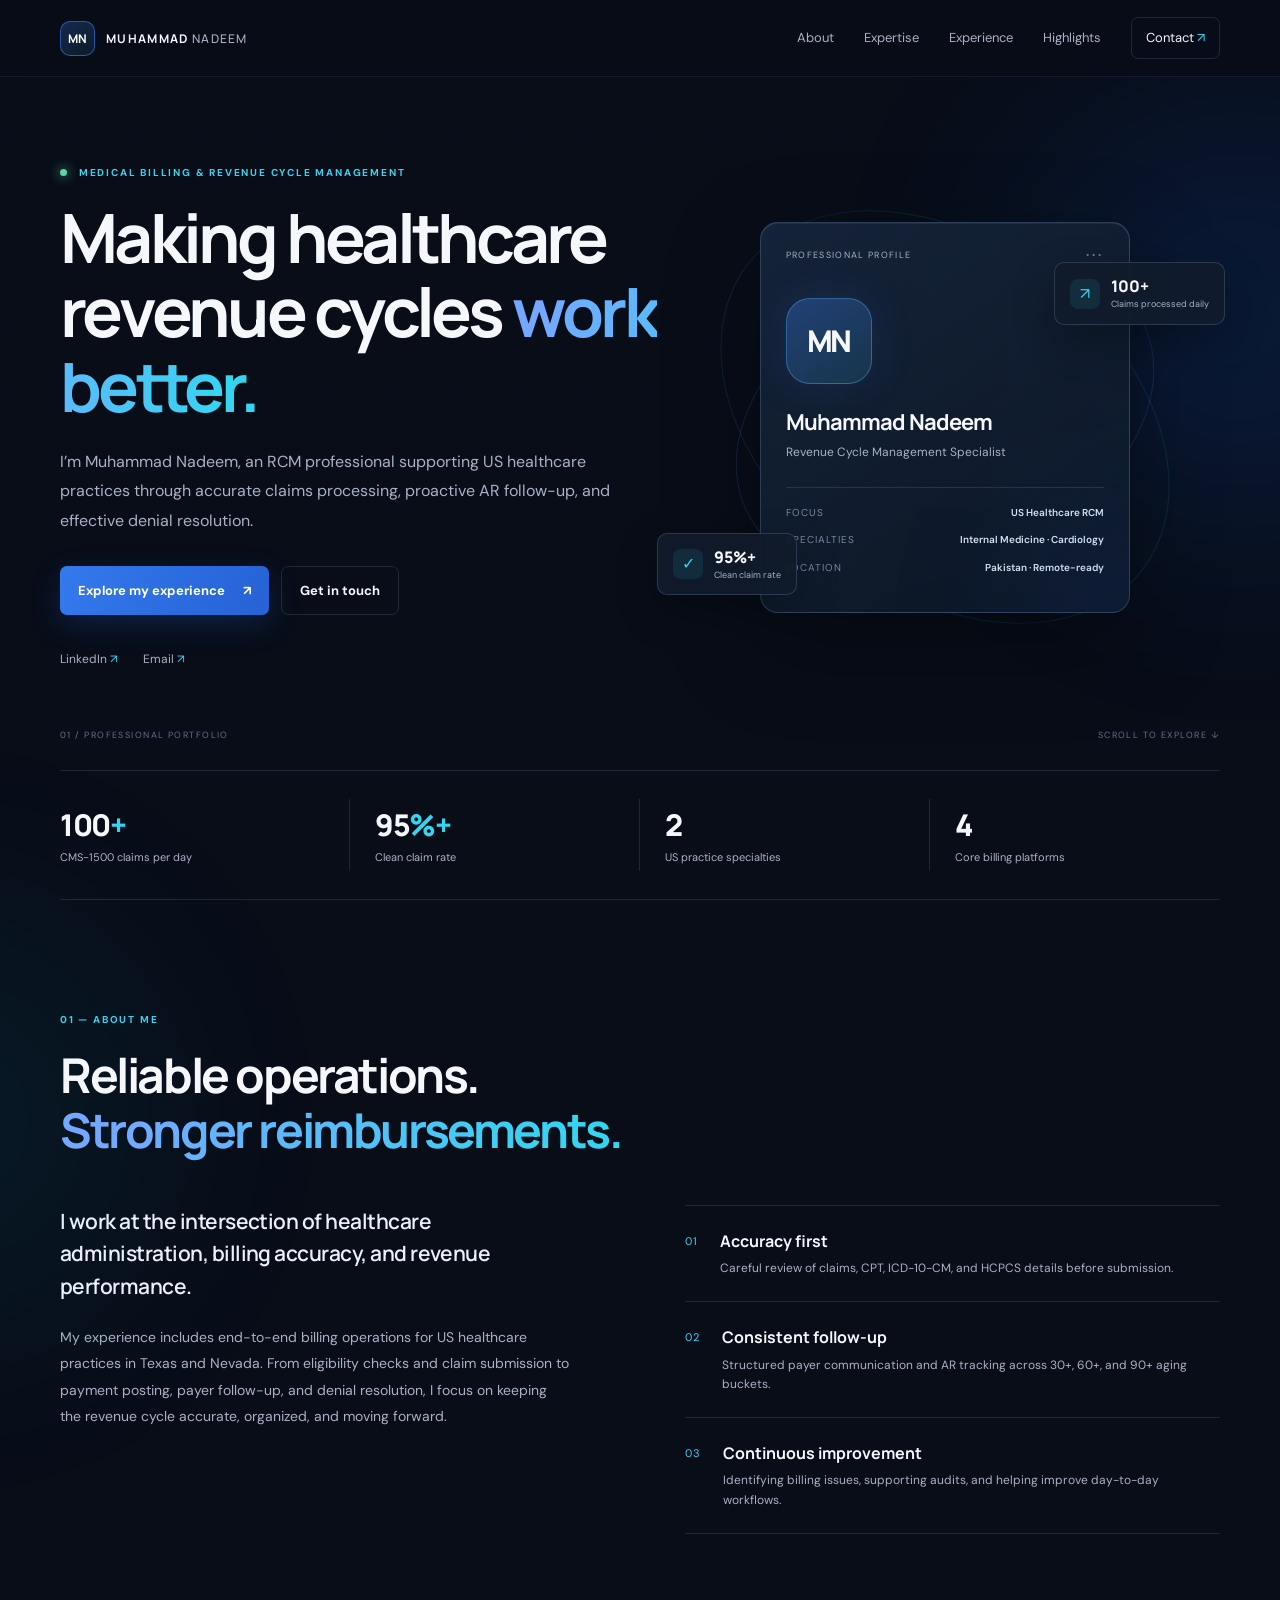
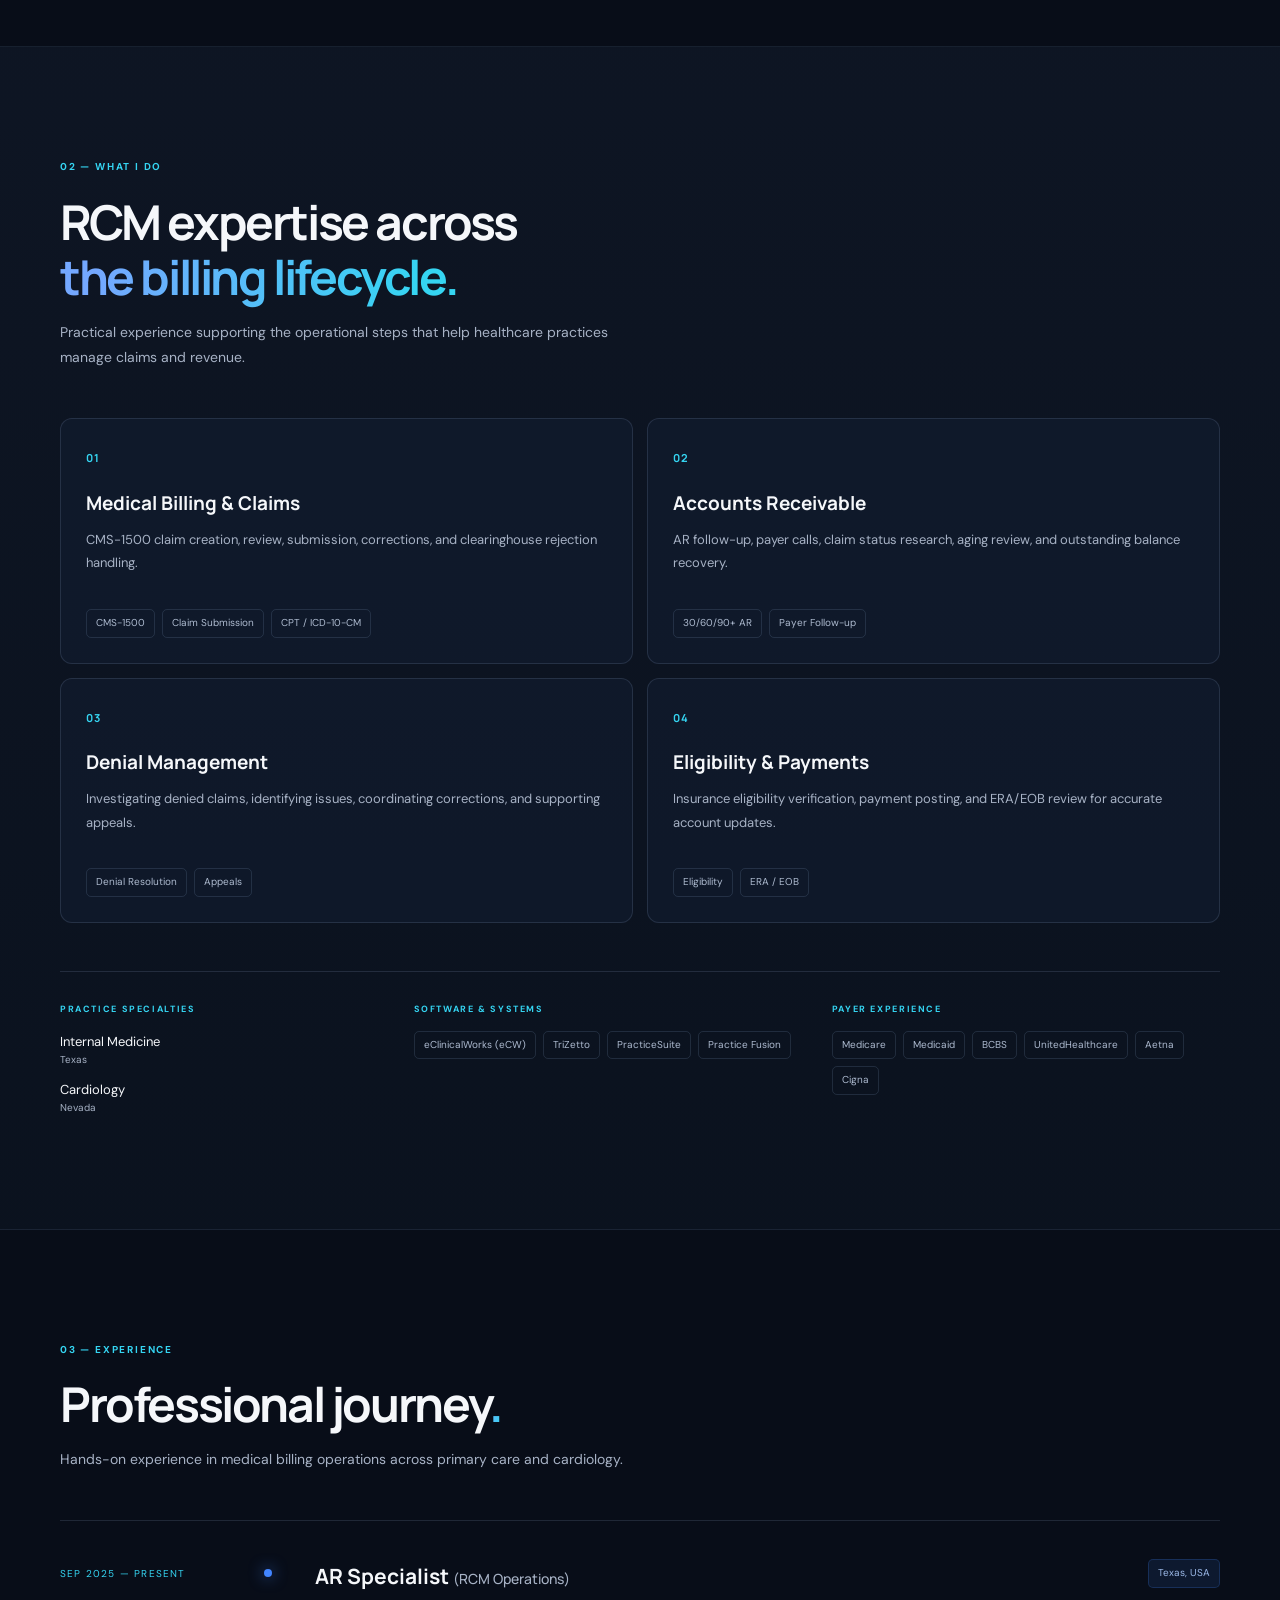
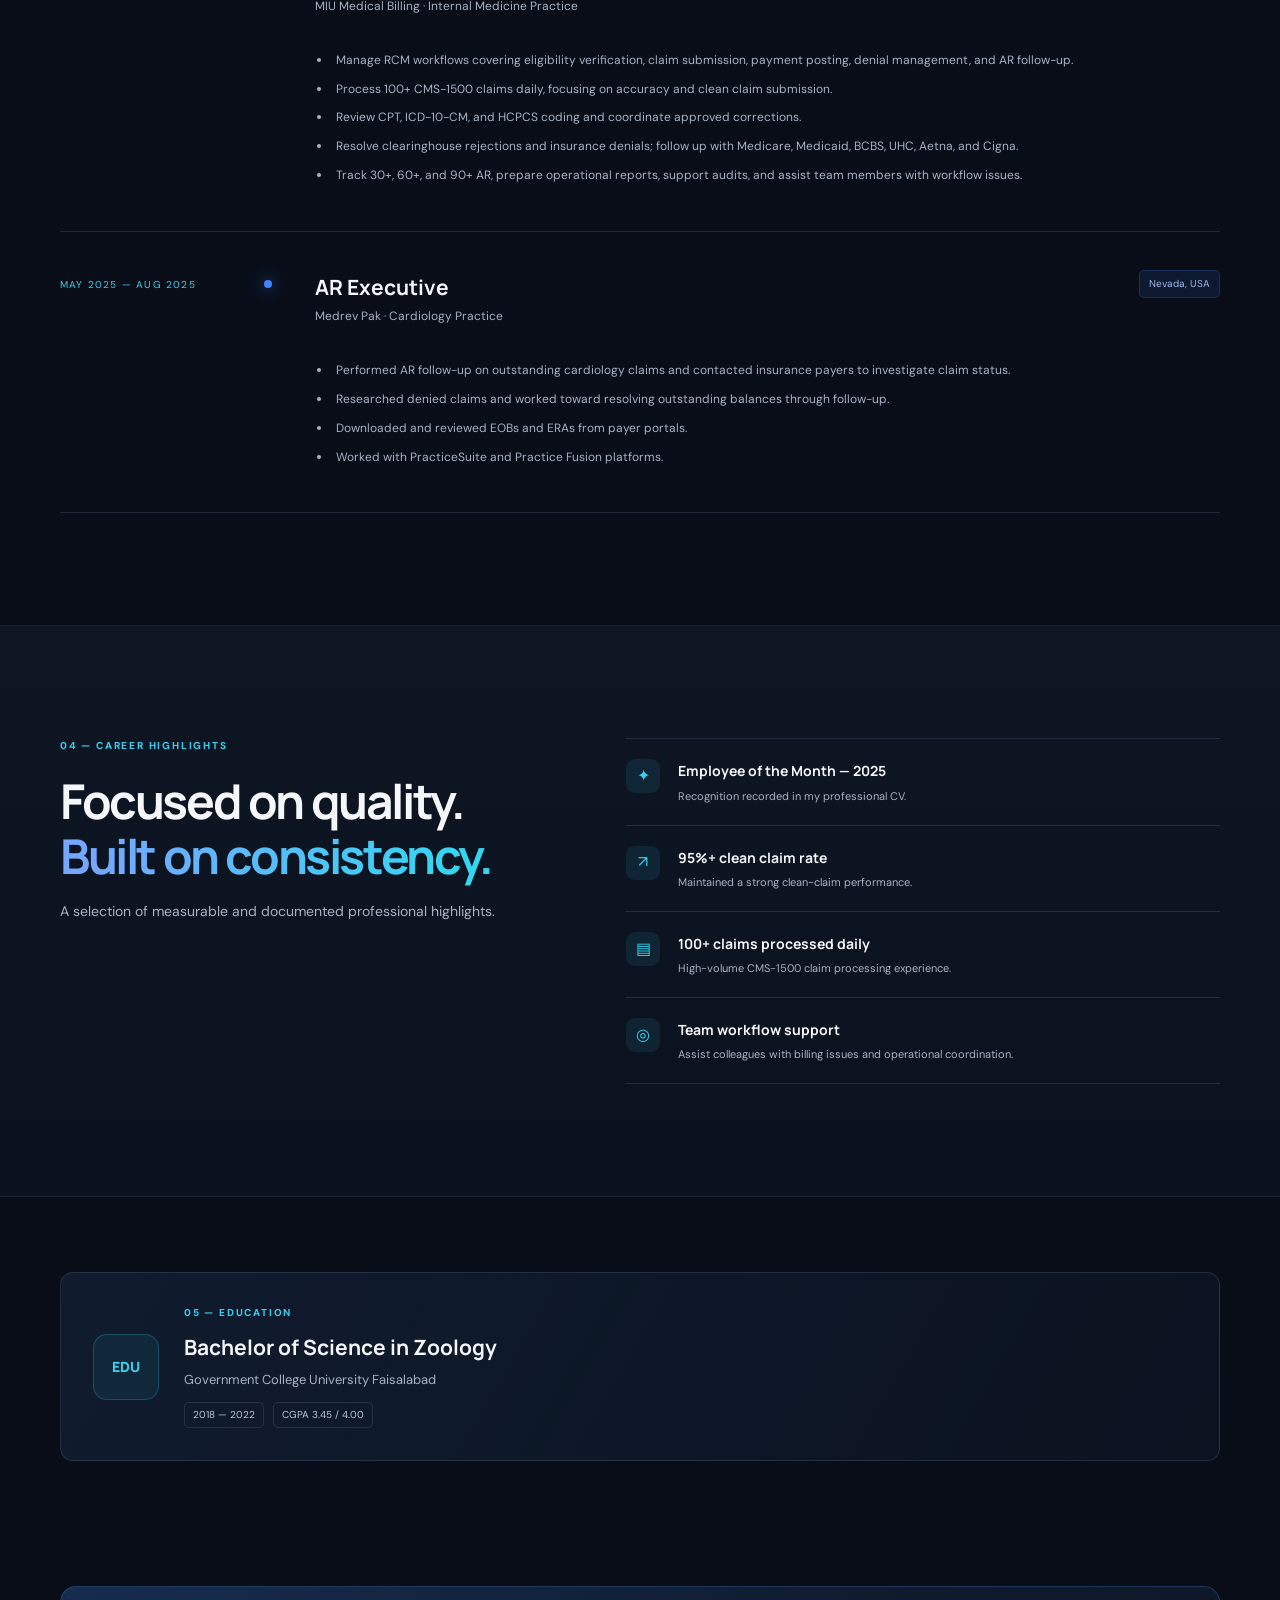
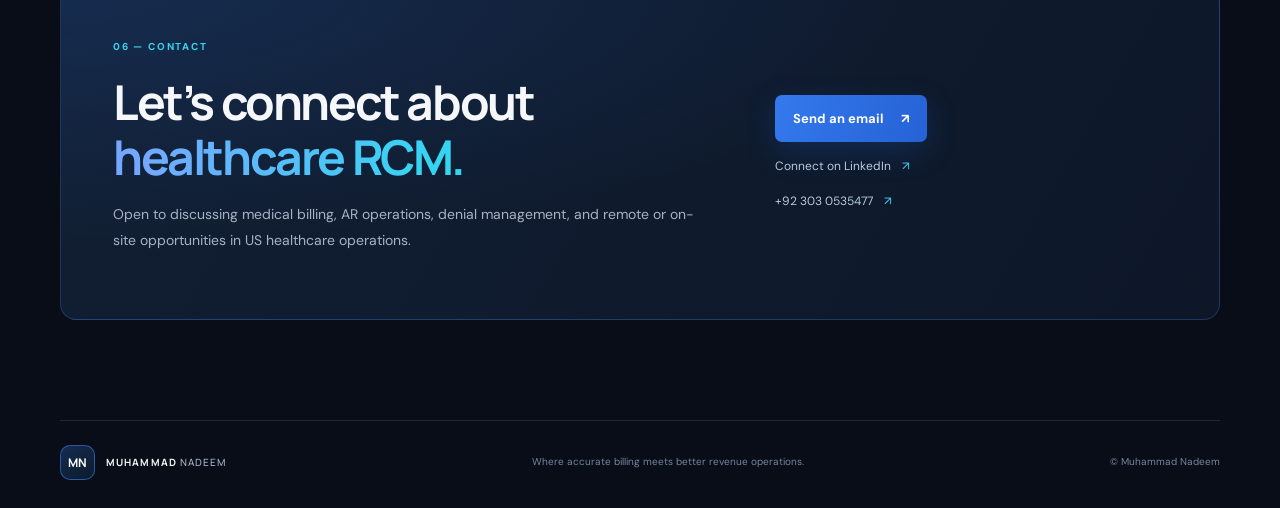
==== index.html @ 0cdf8318 "Add files via upload" ====
<!doctype html>
<html lang="en">
<head>
  <meta charset="utf-8">
  <meta name="viewport" content="width=device-width, initial-scale=1">
  <meta name="theme-color" content="#080d18">
  <meta name="description" content="Muhammad Nadeem is a Revenue Cycle Management specialist experienced in US medical billing, AR management, denial resolution, and end-to-end RCM operations.">
  <meta name="author" content="Muhammad Nadeem">
  <meta property="og:type" content="website">
  <meta property="og:title" content="Muhammad Nadeem | RCM Specialist">
  <meta property="og:description" content="Medical Billing, AR Management, Denial Resolution and Revenue Cycle Operations.">
  <meta property="og:image" content="assets/favicon/ri-mark.svg">
  <title>Muhammad Nadeem | RCM Specialist</title>
  <link rel="icon" type="image/svg+xml" href="assets/favicon/ri-mark.svg">
  <link rel="preconnect" href="https://fonts.googleapis.com">
  <link rel="preconnect" href="https://fonts.gstatic.com" crossorigin>
  <link href="https://fonts.googleapis.com/css2?family=DM+Sans:wght@400;500;600;700&family=Manrope:wght@400;500;600;700;800&display=swap" rel="stylesheet">
  <link rel="stylesheet" href="style.css">
  <script src="script.js" defer></script>
</head>
<body>
  <div class="ambient ambient-one" aria-hidden="true"></div>
  <div class="ambient ambient-two" aria-hidden="true"></div>
  <header class="site-header">
    <nav class="nav shell" aria-label="Main navigation">
      <a class="brand" href="#home" aria-label="Muhammad Nadeem home"><span class="brand-mark">MN</span><span>MUHAMMAD <b>NADEEM</b></span></a>
      <button class="menu-toggle" type="button" aria-label="Open navigation menu" aria-expanded="false" aria-controls="nav-links">
        <span></span><span></span><span></span>
      </button>
      <div class="nav-links" id="nav-links">
        <a href="#about">About</a><a href="#expertise">Expertise</a><a href="#experience">Experience</a><a href="#highlights">Highlights</a><a class="nav-cta" href="#contact">Contact <span>↗</span></a>
      </div>
    </nav>
  </header>

  <main>
    <section class="hero shell section" id="home">
      <div class="hero-copy">
        <p class="eyebrow"><span class="status-dot"></span> MEDICAL BILLING &amp; REVENUE CYCLE MANAGEMENT</p>
        <h1>Making healthcare revenue cycles <span>work better.</span></h1>
        <p class="hero-lead">I’m Muhammad Nadeem, an RCM professional supporting US healthcare practices through accurate claims processing, proactive AR follow-up, and effective denial resolution.</p>
        <div class="hero-actions">
          <a class="button button-primary" href="#experience">Explore my experience <span>↗</span></a>
          <a class="button button-quiet" href="#contact">Get in touch</a>
        </div>
        <div class="social-links">
          <a href="https://www.linkedin.com/in/muhammad-nadeem-297510421/" target="_blank" rel="noopener noreferrer">LinkedIn <span>↗</span></a>
          <a href="mailto:nadeemscientist44@gmail.com" data-email-link>Email <span>↗</span></a>
        </div>
      </div>
      <div class="hero-visual" aria-label="Professional summary">
        <div class="orbit orbit-a"></div><div class="orbit orbit-b"></div>
        <div class="profile-card">
          <div class="profile-top"><span class="mini-label">PROFESSIONAL PROFILE</span><span class="card-dots">•••</span></div>
          <div class="monogram">MN</div>
          <h2>Muhammad Nadeem</h2>
          <p>Revenue Cycle Management Specialist</p>
          <div class="profile-divider"></div>
          <div class="profile-meta"><span>FOCUS</span><strong>US Healthcare RCM</strong></div>
          <div class="profile-meta"><span>SPECIALTIES</span><strong>Internal Medicine · Cardiology</strong></div>
          <div class="profile-meta"><span>LOCATION</span><strong>Pakistan · Remote-ready</strong></div>
          <div class="profile-glow"></div>
        </div>
        <div class="floating-chip chip-top"><span class="chip-icon">↗</span><span><b>100+</b><small>Claims processed daily</small></span></div>
        <div class="floating-chip chip-bottom"><span class="chip-icon">✓</span><span><b>95%+</b><small>Clean claim rate</small></span></div>
      </div>
      <div class="hero-bottom"><span>01 / PROFESSIONAL PORTFOLIO</span><span>SCROLL TO EXPLORE ↓</span></div>
    </section>

    <section class="metrics shell" aria-label="Career highlights">
      <div class="metric"><strong>100<span>+</span></strong><p>CMS-1500 claims per day</p></div>
      <div class="metric"><strong>95<span>%+</span></strong><p>Clean claim rate</p></div>
      <div class="metric"><strong>2</strong><p>US practice specialties</p></div>
      <div class="metric"><strong>4</strong><p>Core billing platforms</p></div>
    </section>

    <section class="section shell" id="about">
      <div class="section-heading"><p class="eyebrow">01 — ABOUT ME</p><h2>Reliable operations.<br><span>Stronger reimbursements.</span></h2></div>
      <div class="about-grid">
        <div class="about-intro"><p class="large-copy">I work at the intersection of healthcare administration, billing accuracy, and revenue performance.</p><p>My experience includes end-to-end billing operations for US healthcare practices in Texas and Nevada. From eligibility checks and claim submission to payment posting, payer follow-up, and denial resolution, I focus on keeping the revenue cycle accurate, organized, and moving forward.</p></div>
        <div class="about-side">
          <div class="principle"><span class="principle-number">01</span><div><h3>Accuracy first</h3><p>Careful review of claims, CPT, ICD-10-CM, and HCPCS details before submission.</p></div></div>
          <div class="principle"><span class="principle-number">02</span><div><h3>Consistent follow-up</h3><p>Structured payer communication and AR tracking across 30+, 60+, and 90+ aging buckets.</p></div></div>
          <div class="principle"><span class="principle-number">03</span><div><h3>Continuous improvement</h3><p>Identifying billing issues, supporting audits, and helping improve day-to-day workflows.</p></div></div>
        </div>
      </div>
    </section>

    <section class="section section-panel" id="expertise">
      <div class="shell">
        <div class="section-heading"><p class="eyebrow">02 — WHAT I DO</p><h2>RCM expertise across<br><span>the billing lifecycle.</span></h2><p class="section-subtitle">Practical experience supporting the operational steps that help healthcare practices manage claims and revenue.</p></div>
        <div class="service-grid">
          <article class="service-card"><span class="service-icon">01</span><h3>Medical Billing &amp; Claims</h3><p>CMS-1500 claim creation, review, submission, corrections, and clearinghouse rejection handling.</p><div class="tag-row"><span>CMS-1500</span><span>Claim Submission</span><span>CPT / ICD-10-CM</span></div></article>
          <article class="service-card"><span class="service-icon">02</span><h3>Accounts Receivable</h3><p>AR follow-up, payer calls, claim status research, aging review, and outstanding balance recovery.</p><div class="tag-row"><span>30/60/90+ AR</span><span>Payer Follow-up</span></div></article>
          <article class="service-card"><span class="service-icon">03</span><h3>Denial Management</h3><p>Investigating denied claims, identifying issues, coordinating corrections, and supporting appeals.</p><div class="tag-row"><span>Denial Resolution</span><span>Appeals</span></div></article>
          <article class="service-card"><span class="service-icon">04</span><h3>Eligibility &amp; Payments</h3><p>Insurance eligibility verification, payment posting, and ERA/EOB review for accurate account updates.</p><div class="tag-row"><span>Eligibility</span><span>ERA / EOB</span></div></article>
        </div>
        <div class="expertise-lower">
          <div class="expertise-block"><p class="eyebrow">PRACTICE SPECIALTIES</p><div class="specialty-list"><span>Internal Medicine <small>Texas</small></span><span>Cardiology <small>Nevada</small></span></div></div>
          <div class="expertise-block"><p class="eyebrow">SOFTWARE &amp; SYSTEMS</p><div class="skill-cloud"><span>eClinicalWorks (eCW)</span><span>TriZetto</span><span>PracticeSuite</span><span>Practice Fusion</span></div></div>
          <div class="expertise-block"><p class="eyebrow">PAYER EXPERIENCE</p><div class="skill-cloud"><span>Medicare</span><span>Medicaid</span><span>BCBS</span><span>UnitedHealthcare</span><span>Aetna</span><span>Cigna</span></div></div>
        </div>
      </div>
    </section>

    <section class="section shell" id="experience">
      <div class="section-heading"><p class="eyebrow">03 — EXPERIENCE</p><h2>Professional journey<span>.</span></h2><p class="section-subtitle">Hands-on experience in medical billing operations across primary care and cardiology.</p></div>
      <div class="timeline">
        <article class="timeline-item">
          <div class="timeline-date"><span>SEP 2025 — PRESENT</span><i></i></div>
          <div class="timeline-content"><div class="job-top"><div><h3>AR Specialist <span>(RCM Operations)</span></h3><p class="company">MIU Medical Billing · Internal Medicine Practice</p></div><span class="location-pill">Texas, USA</span></div>
            <ul><li>Manage RCM workflows covering eligibility verification, claim submission, payment posting, denial management, and AR follow-up.</li><li>Process 100+ CMS-1500 claims daily, focusing on accuracy and clean claim submission.</li><li>Review CPT, ICD-10-CM, and HCPCS coding and coordinate approved corrections.</li><li>Resolve clearinghouse rejections and insurance denials; follow up with Medicare, Medicaid, BCBS, UHC, Aetna, and Cigna.</li><li>Track 30+, 60+, and 90+ AR, prepare operational reports, support audits, and assist team members with workflow issues.</li></ul>
          </div>
        </article>
        <article class="timeline-item">
          <div class="timeline-date"><span>MAY 2025 — AUG 2025</span><i></i></div>
          <div class="timeline-content"><div class="job-top"><div><h3>AR Executive</h3><p class="company">Medrev Pak · Cardiology Practice</p></div><span class="location-pill">Nevada, USA</span></div>
            <ul><li>Performed AR follow-up on outstanding cardiology claims and contacted insurance payers to investigate claim status.</li><li>Researched denied claims and worked toward resolving outstanding balances through follow-up.</li><li>Downloaded and reviewed EOBs and ERAs from payer portals.</li><li>Worked with PracticeSuite and Practice Fusion platforms.</li></ul>
          </div>
        </article>
      </div>
    </section>

    <section class="section section-panel" id="highlights">
      <div class="shell highlight-grid">
        <div><p class="eyebrow">04 — CAREER HIGHLIGHTS</p><h2>Focused on quality.<br><span>Built on consistency.</span></h2><p class="section-subtitle">A selection of measurable and documented professional highlights.</p></div>
        <div class="achievement-list">
          <div class="achievement"><span class="achievement-icon">✦</span><div><h3>Employee of the Month — 2025</h3><p>Recognition recorded in my professional CV.</p></div></div>
          <div class="achievement"><span class="achievement-icon">↗</span><div><h3>95%+ clean claim rate</h3><p>Maintained a strong clean-claim performance.</p></div></div>
          <div class="achievement"><span class="achievement-icon">▤</span><div><h3>100+ claims processed daily</h3><p>High-volume CMS-1500 claim processing experience.</p></div></div>
          <div class="achievement"><span class="achievement-icon">◎</span><div><h3>Team workflow support</h3><p>Assist colleagues with billing issues and operational coordination.</p></div></div>
        </div>
      </div>
    </section>

    <section class="section shell education-section" id="education">
      <div class="education-card"><div class="education-symbol">EDU</div><div><p class="eyebrow">05 — EDUCATION</p><h2>Bachelor of Science in Zoology</h2><p>Government College University Faisalabad</p><div class="education-meta"><span>2018 — 2022</span><span>CGPA 3.45 / 4.00</span></div></div></div>
    </section>

    <section class="section shell contact-section" id="contact">
      <div class="contact-card"><div><p class="eyebrow">06 — CONTACT</p><h2>Let’s connect about<br><span>healthcare RCM.</span></h2><p class="section-subtitle">Open to discussing medical billing, AR operations, denial management, and remote or on-site opportunities in US healthcare operations.</p></div>
        <div class="contact-actions"><a class="button button-primary" href="mailto:nadeemscientist44@gmail.com" data-email-link>Send an email <span>↗</span></a><a class="contact-link" href="https://www.linkedin.com/in/muhammad-nadeem-297510421/" target="_blank" rel="noopener noreferrer">Connect on LinkedIn <span>↗</span></a><a class="contact-link" href="tel:+923030535477" data-phone-link>+92 303 0535477 <span>↗</span></a></div>
      </div>
    </section>
  </main>

  <footer class="footer shell"><a class="brand" href="#home"><span class="brand-mark">MN</span><span>MUHAMMAD <b>NADEEM</b></span></a><p>Where accurate billing meets better revenue operations.</p><span>© <span id="year"></span> Muhammad Nadeem</span></footer>
</body>
</html>
---- style.css ----
:root {
  --bg: #080d18; --panel: #101827; --panel-2: #131f31; --text: #f5f7fa;
  --muted: #a7b2c5; --blue: #4285ff; --cyan: #35d5f2; --line: rgba(166,190,224,.15);
  --font: "DM Sans", sans-serif; --display: "Manrope", sans-serif;
}
* { box-sizing: border-box; }
html { scroll-behavior: smooth; scroll-padding-top: 90px; }
body { margin: 0; color: var(--text); background: var(--bg); font-family: var(--font); line-height: 1.65; overflow-x: hidden; }
body::before { content:""; position:fixed; inset:0; pointer-events:none; opacity:.17; z-index:-1; background-image:linear-gradient(rgba(130,160,210,.08) 1px,transparent 1px),linear-gradient(90deg,rgba(130,160,210,.08) 1px,transparent 1px); background-size:64px 64px; mask-image:linear-gradient(to bottom,black,transparent 75%); }
a { color:inherit; text-decoration:none; }
button, a { -webkit-tap-highlight-color: transparent; }
a:focus-visible, button:focus-visible { outline:2px solid var(--cyan); outline-offset:4px; border-radius:5px; }
.shell { width:min(1160px, calc(100% - 48px)); margin-inline:auto; }
.ambient { position:absolute; width:440px; height:440px; border-radius:50%; filter:blur(110px); opacity:.15; pointer-events:none; z-index:-1; }
.ambient-one { background:#1765e9; top:100px; right:-180px; }
.ambient-two { background:#08a7c7; top:900px; left:-280px; opacity:.08; }
.site-header { position:sticky; top:0; z-index:20; border-bottom:1px solid rgba(166,190,224,.09); background:rgba(8,13,24,.82); backdrop-filter:blur(18px); }
.nav { min-height:76px; display:flex; align-items:center; justify-content:space-between; gap:24px; }
.brand { display:inline-flex; align-items:center; gap:11px; font:700 12px var(--display); letter-spacing:.11em; }
.brand b { color:var(--muted); font-weight:500; }
.brand-mark { display:grid; place-items:center; width:35px; height:35px; border:1px solid rgba(66,133,255,.55); border-radius:10px; color:#fff; background:linear-gradient(145deg,rgba(66,133,255,.25),rgba(53,213,242,.08)); letter-spacing:0; font-size:12px; }
.nav-links { display:flex; align-items:center; gap:30px; color:var(--muted); font-size:13px; }
.nav-links a { transition:color .2s ease; }
.nav-links a:hover { color:var(--text); }
.nav-links .nav-cta { color:var(--text); border:1px solid var(--line); border-radius:7px; padding:9px 14px; }
.nav-cta span, .social-links span { color:var(--cyan); }
.menu-toggle { display:none; border:1px solid var(--line); background:transparent; color:white; border-radius:8px; padding:9px; }
.menu-toggle span { display:block; width:19px; height:2px; background:#fff; margin:4px; transition:.2s; }
.section { padding-top:112px; padding-bottom:112px; }
.hero { min-height:650px; display:grid; grid-template-columns:1.05fr .95fr; align-items:center; position:relative; padding-top:88px; padding-bottom:100px; }
.hero-copy { max-width:610px; position:relative; z-index:2; }
.eyebrow { color:var(--cyan); font-size:10px; font-weight:700; letter-spacing:.18em; margin:0 0 18px; }
.status-dot { display:inline-block; width:7px; height:7px; border-radius:50%; background:#58d6a3; margin-right:8px; box-shadow:0 0 12px #58d6a3; }
h1,h2,h3,p { margin-top:0; }
h1,h2,h3 { font-family:var(--display); }
h1 { font-size:clamp(42px,5.4vw,68px); line-height:1.1; letter-spacing:-.055em; margin-bottom:23px; max-width:700px; }
h1 span, .section-heading h2 span, .highlight-grid h2 span, .contact-card h2 span { background:linear-gradient(100deg,#74a8ff 10%,#35d5f2 90%); -webkit-background-clip:text; background-clip:text; color:transparent; }
.hero-lead { color:var(--muted); font-size:16px; max-width:560px; line-height:1.85; }
.hero-actions { display:flex; flex-wrap:wrap; gap:12px; margin-top:30px; }
.button { display:inline-flex; align-items:center; justify-content:center; gap:18px; padding:13px 18px; border-radius:7px; font-size:13px; font-weight:700; transition:transform .2s,box-shadow .2s,border-color .2s; }
.button:hover { transform:translateY(-2px); }
.button-primary { background:linear-gradient(110deg,#3479ed,#2562d5); color:#fff; box-shadow:0 10px 30px rgba(37,98,213,.22); }
.button-primary:hover { box-shadow:0 12px 34px rgba(37,98,213,.35); }
.button-quiet { border:1px solid var(--line); color:var(--text); }
.social-links { display:flex; gap:25px; margin-top:35px; font-size:12px; color:var(--muted); }
.hero-visual { min-height:440px; display:grid; place-items:center; position:relative; }
.profile-card { width:min(370px,82%); min-height:360px; padding:25px; border:1px solid rgba(139,177,232,.25); border-radius:18px; background:linear-gradient(145deg,rgba(22,37,59,.95),rgba(13,22,37,.88)); box-shadow:0 30px 90px rgba(0,0,0,.35),inset 0 1px rgba(255,255,255,.06); position:relative; overflow:hidden; z-index:2; }
.profile-top { display:flex; justify-content:space-between; color:var(--muted); font-size:9px; letter-spacing:.15em; }
.card-dots { color:#6c7d98; letter-spacing:3px; }
.monogram { display:grid; place-items:center; width:86px; height:86px; margin:35px 0 20px; border-radius:24px; font:800 30px var(--display); letter-spacing:-.07em; background:linear-gradient(145deg,rgba(66,133,255,.32),rgba(53,213,242,.13)); border:1px solid rgba(86,166,255,.4); box-shadow:0 0 45px rgba(66,133,255,.13); }
.profile-card h2 { font-size:22px; margin-bottom:3px; letter-spacing:-.04em; }
.profile-card>p { color:var(--muted); font-size:12px; margin-bottom:24px; }
.profile-divider { height:1px; background:var(--line); margin-bottom:17px; }
.profile-meta { display:flex; justify-content:space-between; gap:10px; margin:11px 0; font-size:10px; }
.profile-meta span { color:#7889a3; letter-spacing:.1em; }
.profile-meta strong { text-align:right; font-weight:600; color:#dbe5f4; }
.profile-glow { position:absolute; width:180px; height:180px; border-radius:50%; background:#2676ff; filter:blur(90px); opacity:.18; right:-90px; bottom:-100px; }
.orbit { position:absolute; border:1px solid rgba(75,143,255,.18); border-radius:50%; transform:rotate(-25deg); }
.orbit-a { width:440px; height:300px; }
.orbit-b { width:500px; height:350px; transform:rotate(38deg); border-color:rgba(53,213,242,.12); }
.floating-chip { position:absolute; z-index:3; display:flex; align-items:center; gap:11px; padding:12px 15px; border:1px solid rgba(154,185,228,.2); border-radius:10px; background:rgba(16,27,44,.94); box-shadow:0 15px 40px rgba(0,0,0,.28); }
.chip-top { top:65px; right:-5px; }.chip-bottom { bottom:42px; left:-12px; }
.chip-icon { display:grid; place-items:center; width:30px; height:30px; border-radius:8px; color:var(--cyan); background:rgba(53,213,242,.1); }
.floating-chip b,.floating-chip small { display:block; }.floating-chip b { font:800 16px var(--display); }.floating-chip small { color:var(--muted); font-size:9px; }
.hero-bottom { position:absolute; bottom:27px; left:0; right:0; display:flex; justify-content:space-between; color:#62718a; font-size:9px; letter-spacing:.16em; }
.metrics { display:grid; grid-template-columns:repeat(4,1fr); border-top:1px solid var(--line); border-bottom:1px solid var(--line); padding:28px 0; }
.metric { padding:5px 25px; border-right:1px solid var(--line); }.metric:first-child { padding-left:0; }.metric:last-child { border:0; }
.metric strong { font:800 30px var(--display); letter-spacing:-.05em; }.metric strong span { color:var(--cyan); }
.metric p { color:var(--muted); font-size:11px; margin:3px 0 0; }
.section-heading { margin-bottom:48px; }
.section-heading h2,.highlight-grid h2,.contact-card h2 { font-size:clamp(32px,4vw,48px); line-height:1.15; letter-spacing:-.05em; margin:0 0 16px; }
.section-subtitle { color:var(--muted); max-width:590px; font-size:14px; line-height:1.8; }
.about-grid { display:grid; grid-template-columns:1fr 1fr; gap:90px; }
.about-intro p { color:var(--muted); font-size:14px; line-height:1.9; max-width:510px; }
.about-intro .large-copy { color:#e9f0fb; font:600 21px/1.55 var(--display); letter-spacing:-.025em; }
.about-side { border-top:1px solid var(--line); }
.principle { display:flex; gap:22px; padding:22px 0; border-bottom:1px solid var(--line); }
.principle-number { color:var(--cyan); font-size:11px; letter-spacing:.1em; padding-top:4px; }
.principle h3 { font-size:16px; margin-bottom:5px; }.principle p { color:var(--muted); font-size:12px; margin:0; }
.section-panel { background:linear-gradient(180deg,rgba(16,24,39,.8),rgba(12,20,33,.8)); border-top:1px solid rgba(166,190,224,.08); border-bottom:1px solid rgba(166,190,224,.08); }
.service-grid { display:grid; grid-template-columns:repeat(2,1fr); gap:14px; }
.service-card { background:rgba(17,29,47,.72); border:1px solid var(--line); border-radius:12px; padding:25px; transition:transform .25s,border-color .25s; }
.service-card:hover { transform:translateY(-4px); border-color:rgba(66,133,255,.48); }
.service-icon { color:var(--cyan); font:700 11px var(--display); letter-spacing:.1em; }
.service-card h3 { font-size:19px; margin:17px 0 9px; }.service-card p { color:var(--muted); font-size:13px; line-height:1.8; min-height:68px; }
.tag-row,.skill-cloud { display:flex; flex-wrap:wrap; gap:7px; }.tag-row span,.skill-cloud span { border:1px solid rgba(145,172,211,.16); border-radius:5px; color:#aebbd0; padding:5px 9px; font-size:10px; }
.expertise-lower { display:grid; grid-template-columns:1fr 1.2fr 1.2fr; gap:30px; margin-top:48px; padding-top:30px; border-top:1px solid var(--line); }
.expertise-block .eyebrow { font-size:9px; margin-bottom:14px; }
.specialty-list { display:grid; gap:10px; font-size:13px; }.specialty-list small { color:var(--muted); display:block; font-size:10px; }
.timeline { border-top:1px solid var(--line); }
.timeline-item { display:grid; grid-template-columns:220px 1fr; gap:35px; padding:38px 0; border-bottom:1px solid var(--line); }
.timeline-date { display:flex; align-items:flex-start; justify-content:space-between; color:var(--cyan); font-size:10px; letter-spacing:.12em; padding-top:7px; }
.timeline-date i { display:block; width:8px; height:8px; border-radius:50%; background:var(--blue); box-shadow:0 0 15px rgba(66,133,255,.8); margin:3px 8px 0 15px; }
.job-top { display:flex; align-items:flex-start; justify-content:space-between; gap:20px; }
.job-top h3 { font-size:21px; margin-bottom:3px; }.job-top h3 span { color:var(--muted); font-size:14px; font-weight:500; }
.company { color:var(--muted); font-size:12px; }.location-pill { color:#9cb9e8; background:rgba(66,133,255,.1); border:1px solid rgba(66,133,255,.2); padding:5px 9px; border-radius:5px; font-size:10px; white-space:nowrap; }
.timeline-content ul { padding-left:17px; margin:20px 0 0; color:var(--muted); font-size:12px; line-height:1.9; }.timeline-content li { padding-left:4px; margin:6px 0; }
.highlight-grid { display:grid; grid-template-columns:.9fr 1.1fr; gap:80px; align-items:start; }
.achievement-list { border-top:1px solid var(--line); }
.achievement { display:flex; gap:18px; padding:20px 0; border-bottom:1px solid var(--line); }.achievement-icon { display:grid; place-items:center; flex:0 0 34px; height:34px; border-radius:9px; color:var(--cyan); background:rgba(53,213,242,.09); }
.achievement h3 { font-size:14px; margin:0 0 4px; }.achievement p { color:var(--muted); font-size:11px; margin:0; }
.education-section { padding-top:75px; padding-bottom:75px; }
.education-card { display:flex; align-items:center; gap:25px; padding:32px; border:1px solid var(--line); border-radius:13px; background:linear-gradient(120deg,rgba(19,32,52,.8),rgba(13,22,37,.7)); }
.education-symbol { display:grid; place-items:center; flex:0 0 66px; height:66px; border-radius:14px; color:var(--cyan); border:1px solid rgba(53,213,242,.22); background:rgba(53,213,242,.07); font:800 14px var(--display); }
.education-card .eyebrow { margin-bottom:8px; }.education-card h2 { font-size:21px; margin-bottom:4px; }.education-card p:not(.eyebrow) { color:var(--muted); font-size:13px; margin-bottom:12px; }
.education-meta { display:flex; flex-wrap:wrap; gap:9px; }.education-meta span { font-size:10px; color:#b9c9df; border:1px solid var(--line); border-radius:5px; padding:4px 8px; }
.contact-section { padding-top:50px; padding-bottom:100px; }
.contact-card { display:grid; grid-template-columns:1fr .65fr; gap:60px; align-items:center; padding:52px; border:1px solid rgba(83,145,237,.25); border-radius:16px; background:radial-gradient(ellipse at 0 0,rgba(44,105,210,.18),transparent 55%),linear-gradient(120deg,#111f33,#0d1728); }
.contact-card h2 { margin-bottom:18px; }.contact-actions { display:grid; gap:15px; justify-items:start; }.contact-link { color:#b9c9df; font-size:12px; }.contact-link span { color:var(--cyan); margin-left:8px; }
.footer { display:flex; align-items:center; justify-content:space-between; gap:20px; border-top:1px solid var(--line); padding-top:24px; padding-bottom:28px; color:#77869e; font-size:10px; }.footer p { margin:0; }.footer .brand { color:var(--text); font-size:10px; }
@media (max-width:900px) {
  .nav-links { gap:17px; }.hero { grid-template-columns:1fr .85fr; }.hero-visual { transform:scale(.9); }.about-grid { gap:45px; }.expertise-lower { grid-template-columns:1fr 1fr; }.expertise-block:last-child { grid-column:1/-1; }.highlight-grid { gap:40px; }
}
@media (max-width:700px) {
  .shell { width:min(100% - 36px,560px); }.section { padding-top:78px; padding-bottom:78px; }
  .menu-toggle { display:block; }.nav { min-height:68px; }.nav-links { display:none; position:absolute; top:68px; left:0; right:0; padding:18px 24px 24px; background:rgba(8,13,24,.98); border-bottom:1px solid var(--line); flex-direction:column; align-items:stretch; gap:0; }.nav-links.open { display:flex; }.nav-links a { padding:12px 4px; }.nav-links .nav-cta { margin-top:8px; text-align:center; }
  .hero { display:flex; flex-direction:column; align-items:stretch; padding-top:75px; padding-bottom:75px; min-height:auto; }.hero-copy { max-width:none; }.hero-visual { min-height:400px; margin-top:24px; transform:none; }.profile-card { width:min(350px,82%); }.orbit-a { width:350px; }.orbit-b { width:390px; }.chip-top { right:0; top:45px; }.chip-bottom { left:0; bottom:25px; }.hero-bottom { bottom:20px; font-size:8px; }
  .metrics { grid-template-columns:repeat(2,1fr); row-gap:22px; }.metric { padding:0 15px; }.metric:nth-child(2) { border:0; }.metric:nth-child(3) { padding-left:0; }.metric strong { font-size:26px; }
  .about-grid,.highlight-grid { grid-template-columns:1fr; gap:35px; }.service-grid { grid-template-columns:1fr; }.service-card p { min-height:0; }.expertise-lower { grid-template-columns:1fr; gap:24px; }.expertise-block:last-child { grid-column:auto; }
  .timeline-item { grid-template-columns:1fr; gap:12px; padding:28px 0; }.timeline-date { justify-content:flex-start; gap:12px; }.timeline-date i { order:-1; margin-left:0; }.job-top { flex-direction:column; gap:5px; }.location-pill { align-self:flex-start; }
  .education-card { align-items:flex-start; padding:24px; gap:17px; }.education-symbol { flex-basis:52px; height:52px; font-size:11px; }.education-card h2 { font-size:18px; }
  .contact-card { grid-template-columns:1fr; gap:28px; padding:30px 24px; }.footer { flex-wrap:wrap; }.footer p { order:3; flex-basis:100%; }
}
@media (max-width:390px) { .hero-actions { flex-direction:column; align-items:stretch; }.hero-actions .button { width:100%; }.floating-chip { padding:9px 10px; }.chip-top { right:-3px; }.chip-bottom { left:-3px; }.profile-card { padding:20px; }.profile-meta { font-size:9px; } }
@media (prefers-reduced-motion:reduce) {
  *,*::before,*::after { scroll-behavior:auto !important; animation-duration:.01ms !important; animation-iteration-count:1 !important; transition-duration:.01ms !important; }
}
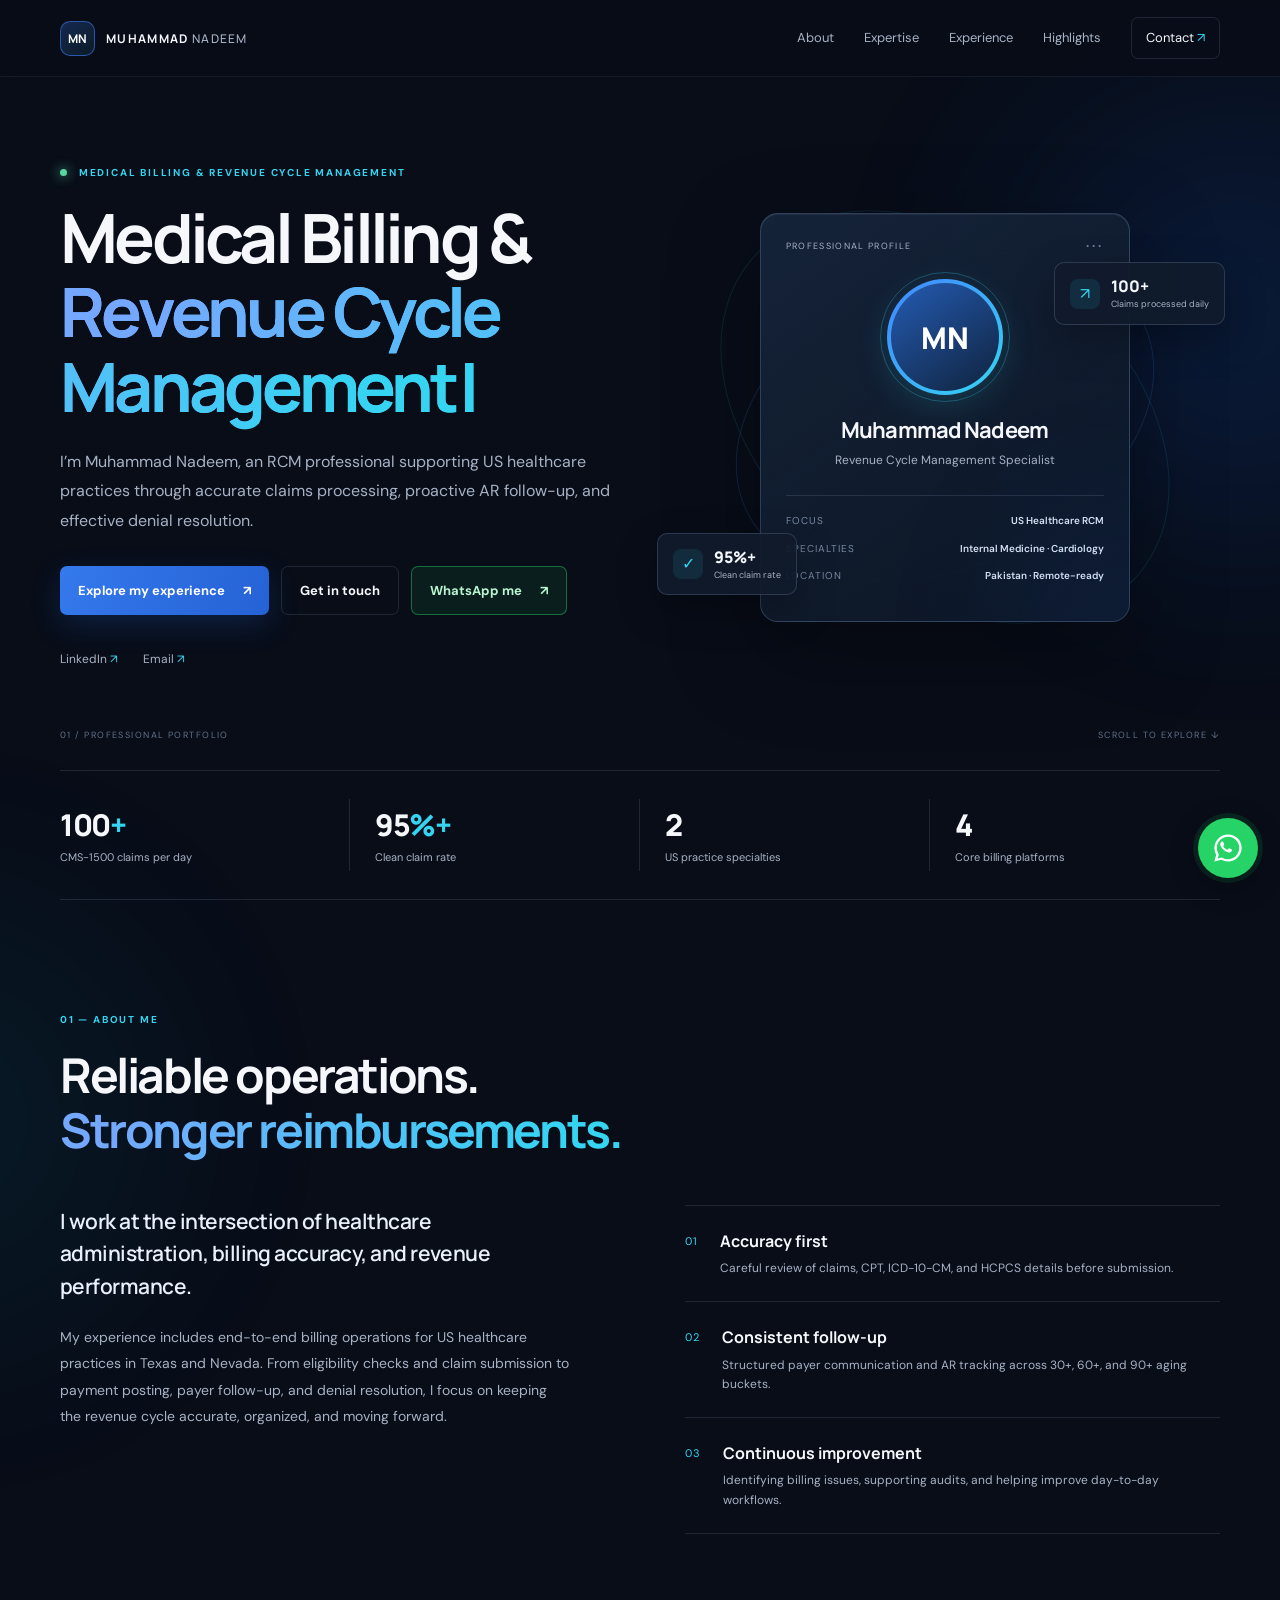
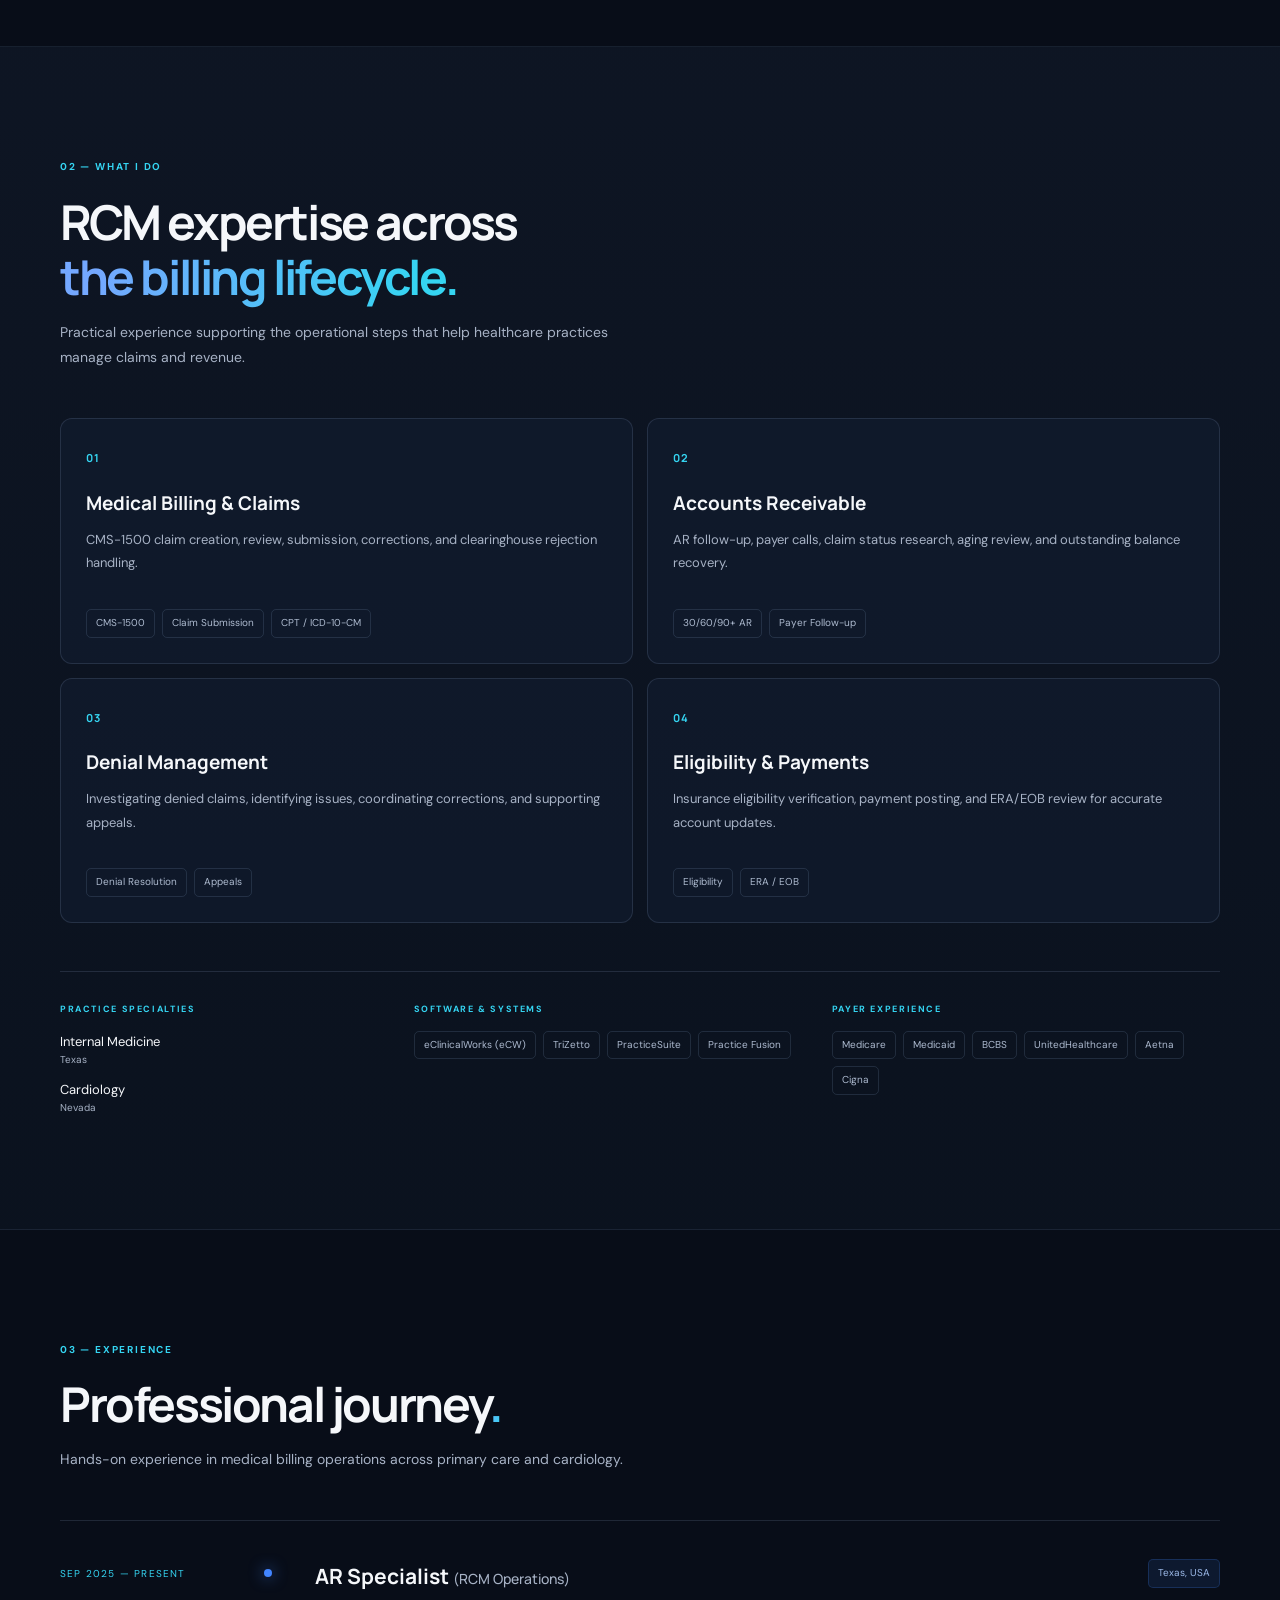
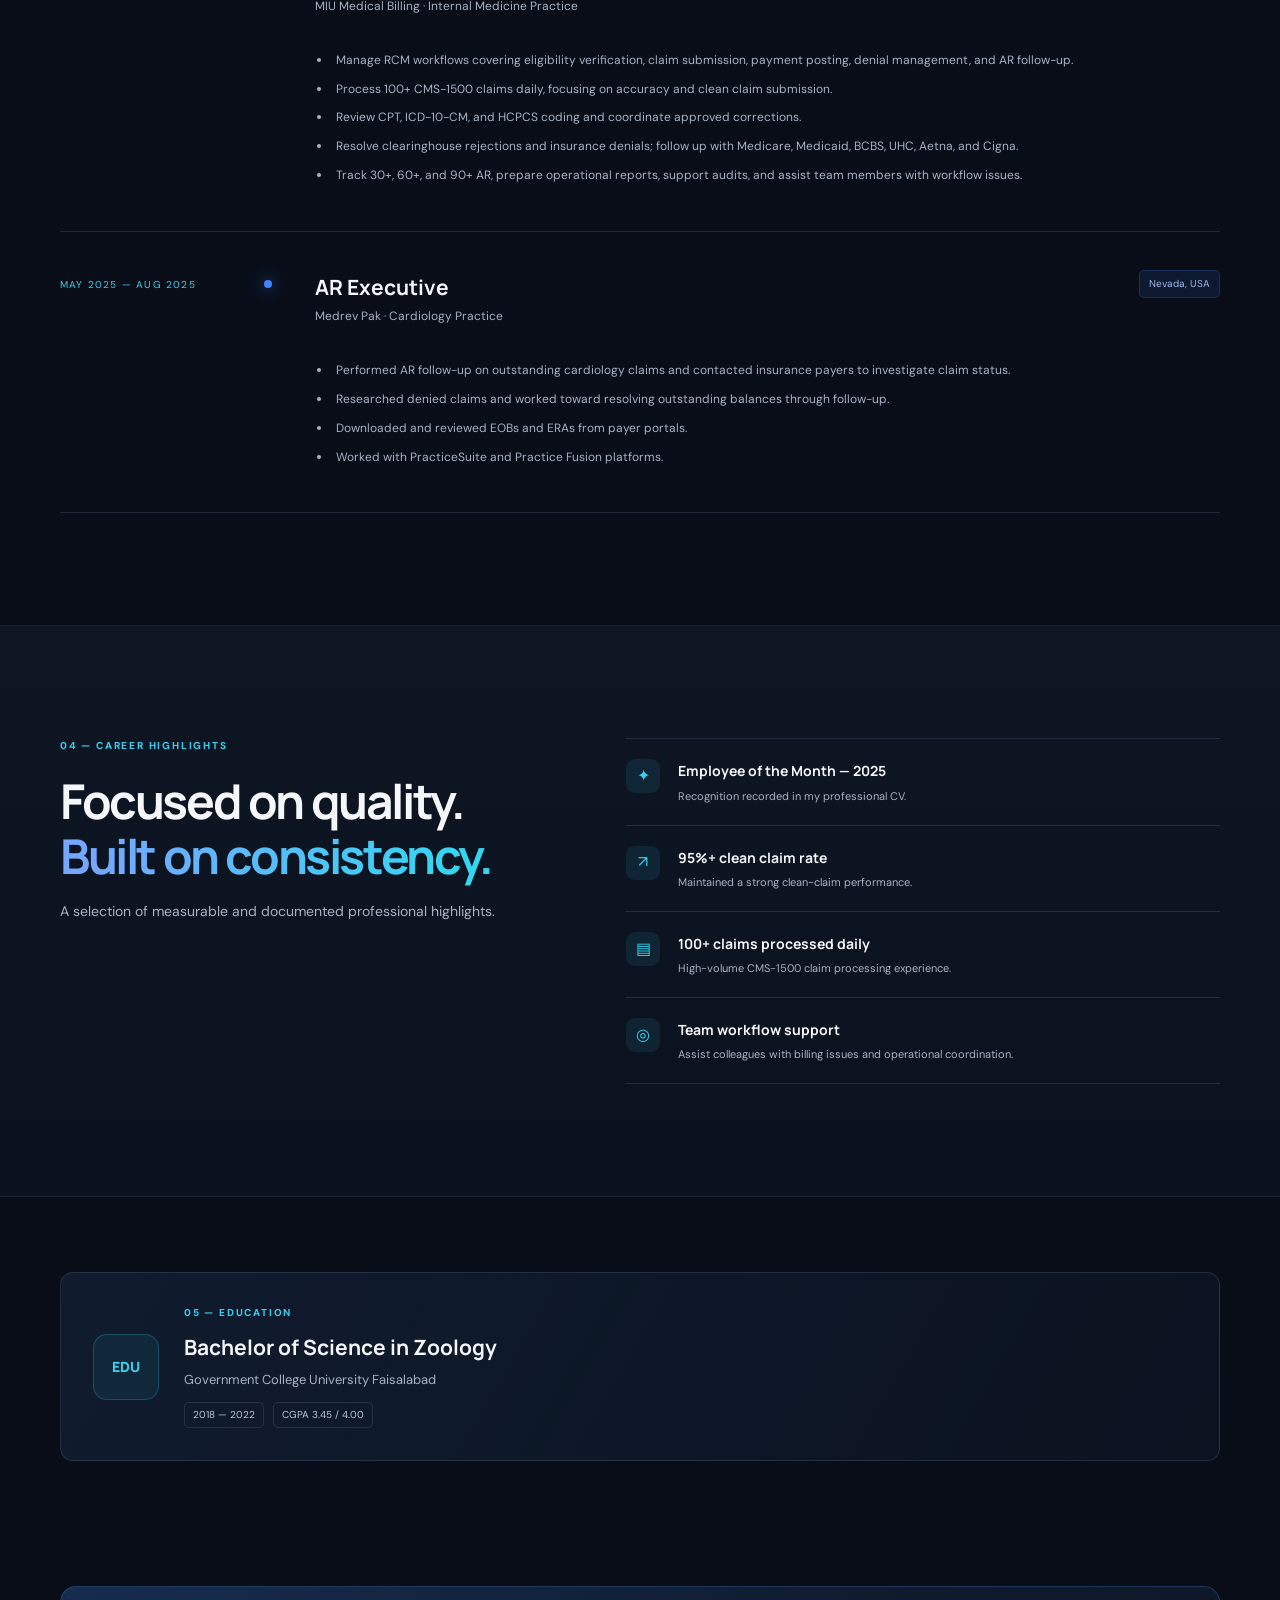
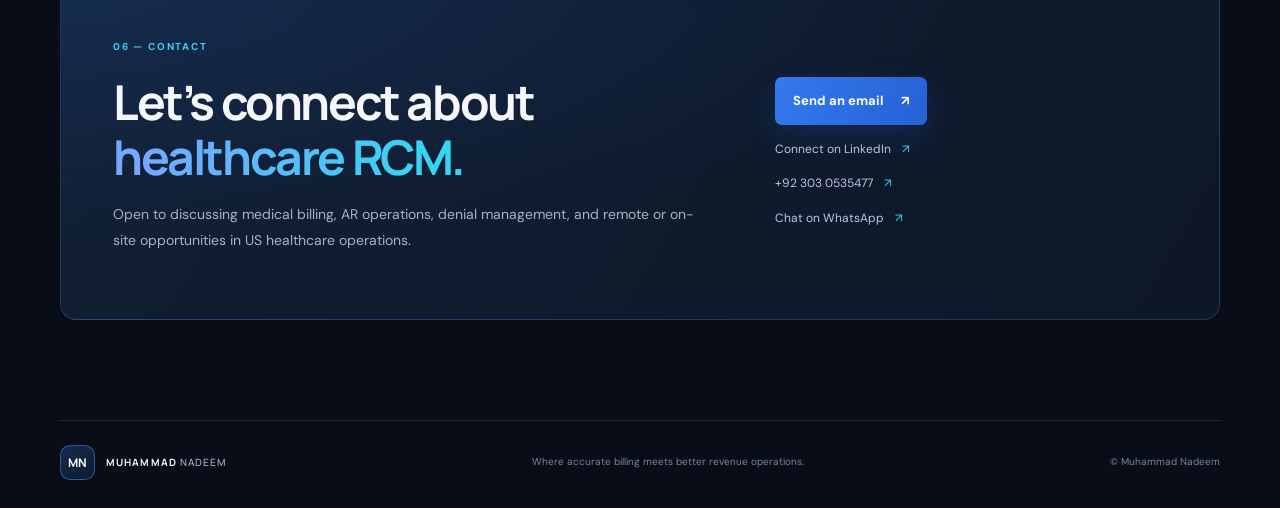
==== commit 4f34d2bb: "Add files via upload" ====
--- a/index.html
+++ b/index.html
@@ -37,11 +37,12 @@
     <section class="hero shell section" id="home">
       <div class="hero-copy">
         <p class="eyebrow"><span class="status-dot"></span> MEDICAL BILLING &amp; REVENUE CYCLE MANAGEMENT</p>
-        <h1>Making healthcare revenue cycles <span>work better.</span></h1>
+        <h1>Medical Billing &amp; <span class="typed-wrap"><span id="typed-word">Revenue Cycle Management</span><span class="typing-cursor" aria-hidden="true">|</span></span></h1>
         <p class="hero-lead">I’m Muhammad Nadeem, an RCM professional supporting US healthcare practices through accurate claims processing, proactive AR follow-up, and effective denial resolution.</p>
         <div class="hero-actions">
           <a class="button button-primary" href="#experience">Explore my experience <span>↗</span></a>
           <a class="button button-quiet" href="#contact">Get in touch</a>
+          <a class="button button-whatsapp" href="https://wa.me/923030535477?text=Hello%20Muhammad%2C%20I%20am%20interested%20in%20your%20medical%20billing%20services." target="_blank" rel="noopener noreferrer">WhatsApp me <span>↗</span></a>
         </div>
         <div class="social-links">
           <a href="https://www.linkedin.com/in/muhammad-nadeem-297510421/" target="_blank" rel="noopener noreferrer">LinkedIn <span>↗</span></a>
@@ -52,7 +53,7 @@
         <div class="orbit orbit-a"></div><div class="orbit orbit-b"></div>
         <div class="profile-card">
           <div class="profile-top"><span class="mini-label">PROFESSIONAL PROFILE</span><span class="card-dots">•••</span></div>
-          <div class="monogram">MN</div>
+          <div class="profile-photo-wrap"><span class="photo-fallback">MN</span><img class="profile-photo" src="assets/profile-photo.jpg" alt="Professional profile photo of Muhammad Nadeem" onerror="this.style.display='none'"></div>
           <h2>Muhammad Nadeem</h2>
           <p>Revenue Cycle Management Specialist</p>
           <div class="profile-divider"></div>
@@ -139,11 +140,14 @@
 
     <section class="section shell contact-section" id="contact">
       <div class="contact-card"><div><p class="eyebrow">06 — CONTACT</p><h2>Let’s connect about<br><span>healthcare RCM.</span></h2><p class="section-subtitle">Open to discussing medical billing, AR operations, denial management, and remote or on-site opportunities in US healthcare operations.</p></div>
-        <div class="contact-actions"><a class="button button-primary" href="mailto:nadeemscientist44@gmail.com" data-email-link>Send an email <span>↗</span></a><a class="contact-link" href="https://www.linkedin.com/in/muhammad-nadeem-297510421/" target="_blank" rel="noopener noreferrer">Connect on LinkedIn <span>↗</span></a><a class="contact-link" href="tel:+923030535477" data-phone-link>+92 303 0535477 <span>↗</span></a></div>
+        <div class="contact-actions"><a class="button button-primary" href="mailto:nadeemscientist44@gmail.com" data-email-link>Send an email <span>↗</span></a><a class="contact-link" href="https://www.linkedin.com/in/muhammad-nadeem-297510421/" target="_blank" rel="noopener noreferrer">Connect on LinkedIn <span>↗</span></a><a class="contact-link" href="tel:+923030535477" data-phone-link>+92 303 0535477 <span>↗</span></a><a class="contact-link" href="https://wa.me/923030535477?text=Hello%20Muhammad%2C%20I%20am%20interested%20in%20your%20medical%20billing%20services." target="_blank" rel="noopener noreferrer">Chat on WhatsApp <span>↗</span></a></div>
       </div>
     </section>
   </main>
 
   <footer class="footer shell"><a class="brand" href="#home"><span class="brand-mark">MN</span><span>MUHAMMAD <b>NADEEM</b></span></a><p>Where accurate billing meets better revenue operations.</p><span>© <span id="year"></span> Muhammad Nadeem</span></footer>
+<a class="whatsapp-float" href="https://wa.me/923030535477?text=Hello%20Muhammad%2C%20I%20am%20interested%20in%20your%20medical%20billing%20services." target="_blank" rel="noopener noreferrer" aria-label="Contact Muhammad Nadeem on WhatsApp">
+    <svg viewBox="0 0 32 32" aria-hidden="true"><path fill="currentColor" d="M19.11 17.21c-.27-.14-1.6-.79-1.85-.88-.25-.09-.43-.14-.61.14-.18.27-.7.88-.86 1.06-.16.18-.32.2-.59.07-.27-.14-1.14-.42-2.17-1.34-.8-.71-1.34-1.59-1.5-1.86-.16-.27-.02-.42.12-.56.12-.12.27-.32.41-.48.14-.16.18-.27.27-.45.09-.18.05-.34-.02-.48-.07-.14-.61-1.47-.84-2.01-.22-.53-.45-.46-.61-.47h-.52c-.18 0-.48.07-.73.34-.25.27-.96.93-.96 2.27s.98 2.63 1.12 2.81c.14.18 1.92 2.93 4.65 4.11.65.28 1.16.45 1.56.58.65.21 1.24.18 1.71.11.52-.08 1.6-.65 1.83-1.28.23-.63.23-1.17.16-1.28-.07-.11-.25-.18-.52-.32z"/><path fill="currentColor" d="M16.02 3.2C8.96 3.2 3.22 8.94 3.22 16c0 2.25.59 4.45 1.72 6.39L3.1 28.8l6.56-1.72a12.75 12.75 0 0 0 6.36 1.68h.01c7.06 0 12.8-5.74 12.8-12.8 0-3.42-1.33-6.63-3.75-9.05a12.72 12.72 0 0 0-9.06-3.71zm0 23.4h-.01a10.6 10.6 0 0 1-5.4-1.48l-.39-.23-3.89 1.02 1.04-3.79-.25-.39A10.58 10.58 0 0 1 5.5 16c0-5.8 4.72-10.52 10.53-10.52 2.81 0 5.45 1.1 7.44 3.09a10.45 10.45 0 0 1 3.08 7.44c0 5.8-4.72 10.53-10.53 10.53z"/></svg>
+  </a>
 </body>
 </html>
--- a/style.css
+++ b/style.css
@@ -125,3 +125,24 @@
 @media (prefers-reduced-motion:reduce) {
   *,*::before,*::after { scroll-behavior:auto !important; animation-duration:.01ms !important; animation-iteration-count:1 !important; transition-duration:.01ms !important; }
 }
+
+
+/* Portfolio enhancement: profile photo, rotating headline and WhatsApp contact */
+.typed-wrap { display:inline-block; min-height:1.12em; }
+#typed-word { background:linear-gradient(100deg,#74a8ff 10%,#35d5f2 90%); -webkit-background-clip:text; background-clip:text; color:transparent; }
+.typing-cursor { display:inline-block; margin-left:3px; color:var(--cyan); animation:cursorBlink .8s steps(2,start) infinite; }
+@keyframes cursorBlink { to { visibility:hidden; } }
+.button-whatsapp { border:1px solid rgba(37,211,102,.45); color:#b9f5cf; background:rgba(37,211,102,.09); }
+.button-whatsapp:hover { border-color:#25d366; box-shadow:0 10px 30px rgba(37,211,102,.12); }
+.profile-photo-wrap { width:116px; height:116px; margin:25px auto 17px; position:relative; border-radius:50%; padding:4px; background:linear-gradient(135deg,var(--blue),var(--cyan)); box-shadow:0 10px 35px rgba(53,213,242,.16); }
+.profile-photo-wrap::after { content:""; position:absolute; inset:-7px; border:1px solid rgba(53,213,242,.28); border-radius:50%; }
+.profile-photo,.photo-fallback { width:100%; height:100%; border-radius:50%; object-fit:cover; display:grid; place-items:center; }
+.profile-photo { position:absolute; inset:4px; width:calc(100% - 8px); height:calc(100% - 8px); z-index:2; background:var(--panel-2); }
+.photo-fallback { color:#fff; font:800 30px var(--display); background:linear-gradient(145deg,#245bb3,#10233d); }
+.profile-card h2 { text-align:center; }
+.profile-card > p { text-align:center; }
+.whatsapp-float { position:fixed; right:22px; bottom:22px; z-index:50; width:60px; height:60px; display:grid; place-items:center; border-radius:50%; color:#fff; background:#25d366; box-shadow:0 8px 28px rgba(0,0,0,.35),0 0 0 5px rgba(37,211,102,.13); transition:transform .2s,box-shadow .2s; }
+.whatsapp-float:hover { transform:translateY(-4px) scale(1.04); box-shadow:0 12px 34px rgba(37,211,102,.3); }
+.whatsapp-float svg { width:34px; height:34px; }
+@media(max-width:700px) { .whatsapp-float { width:56px; height:56px; right:16px; bottom:16px; } .typed-wrap { min-height:1.2em; } }
+@media(prefers-reduced-motion:reduce) { .typing-cursor { animation:none; } }
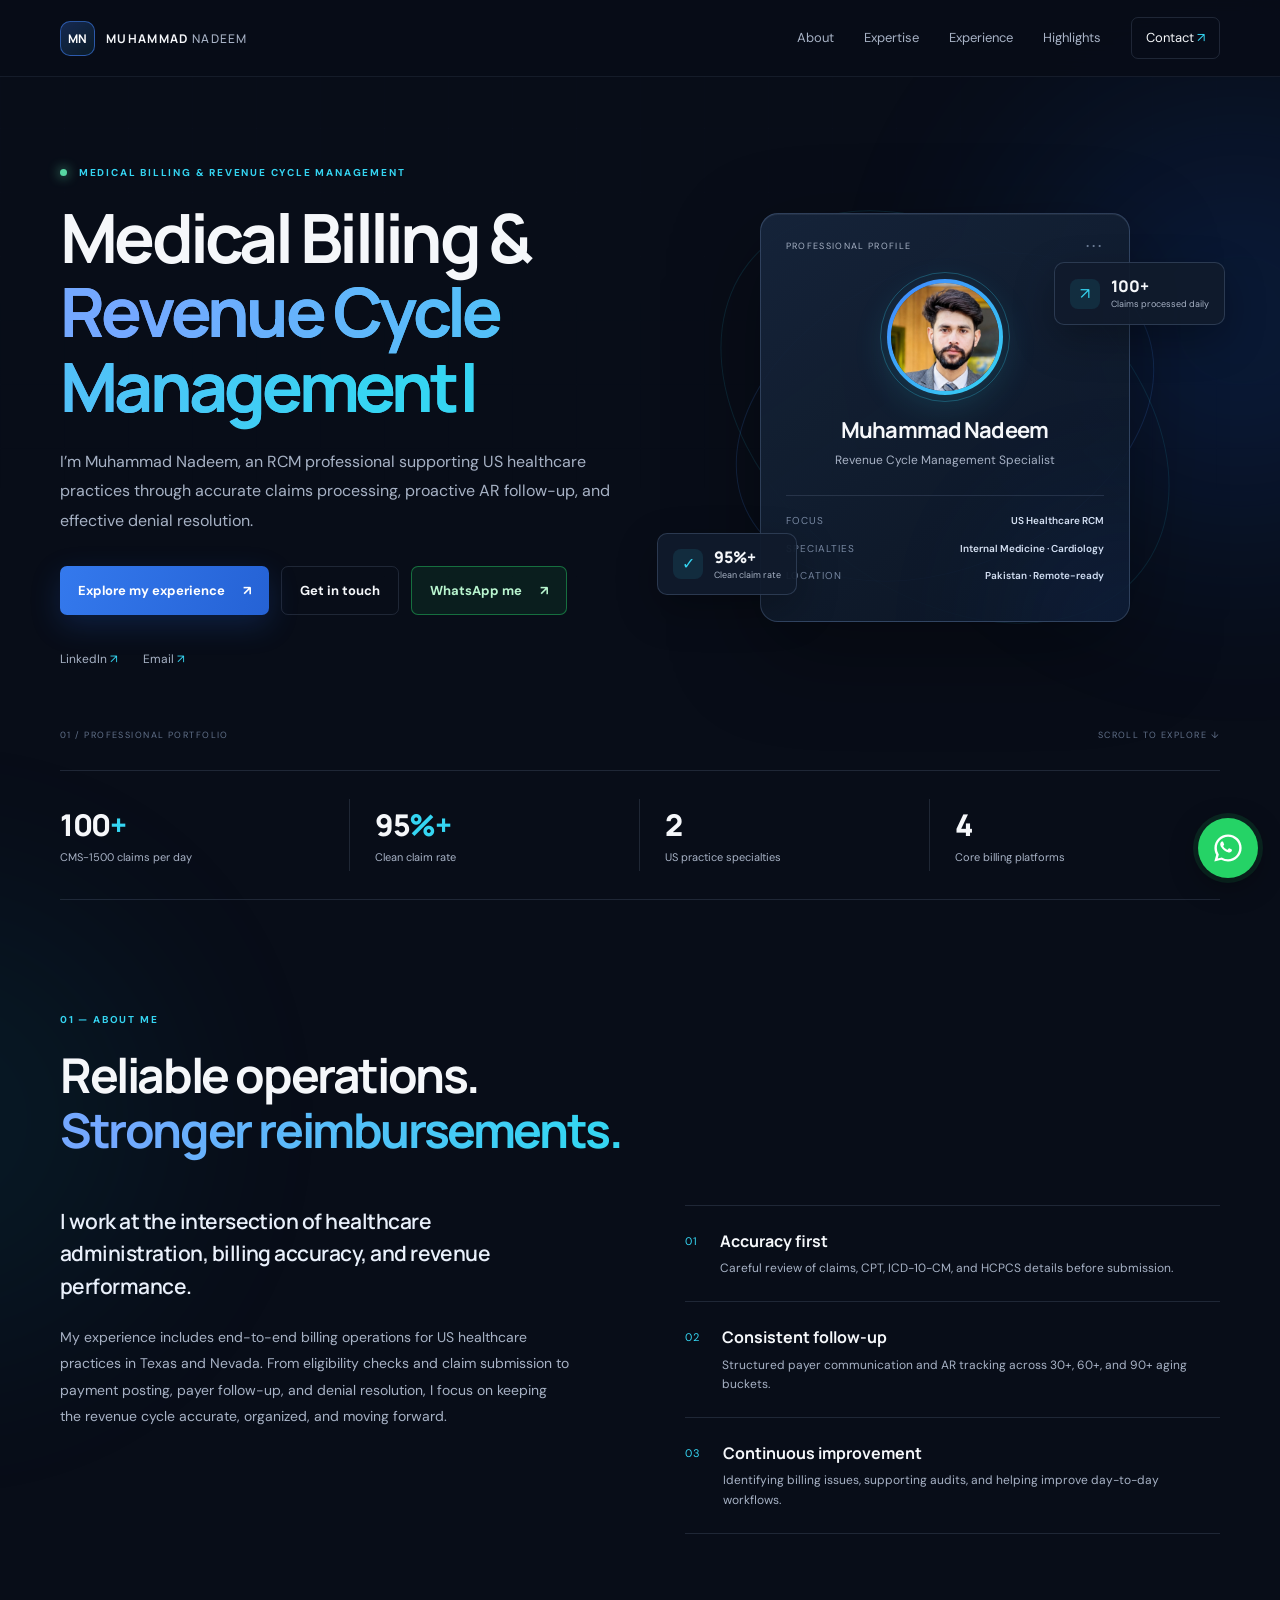
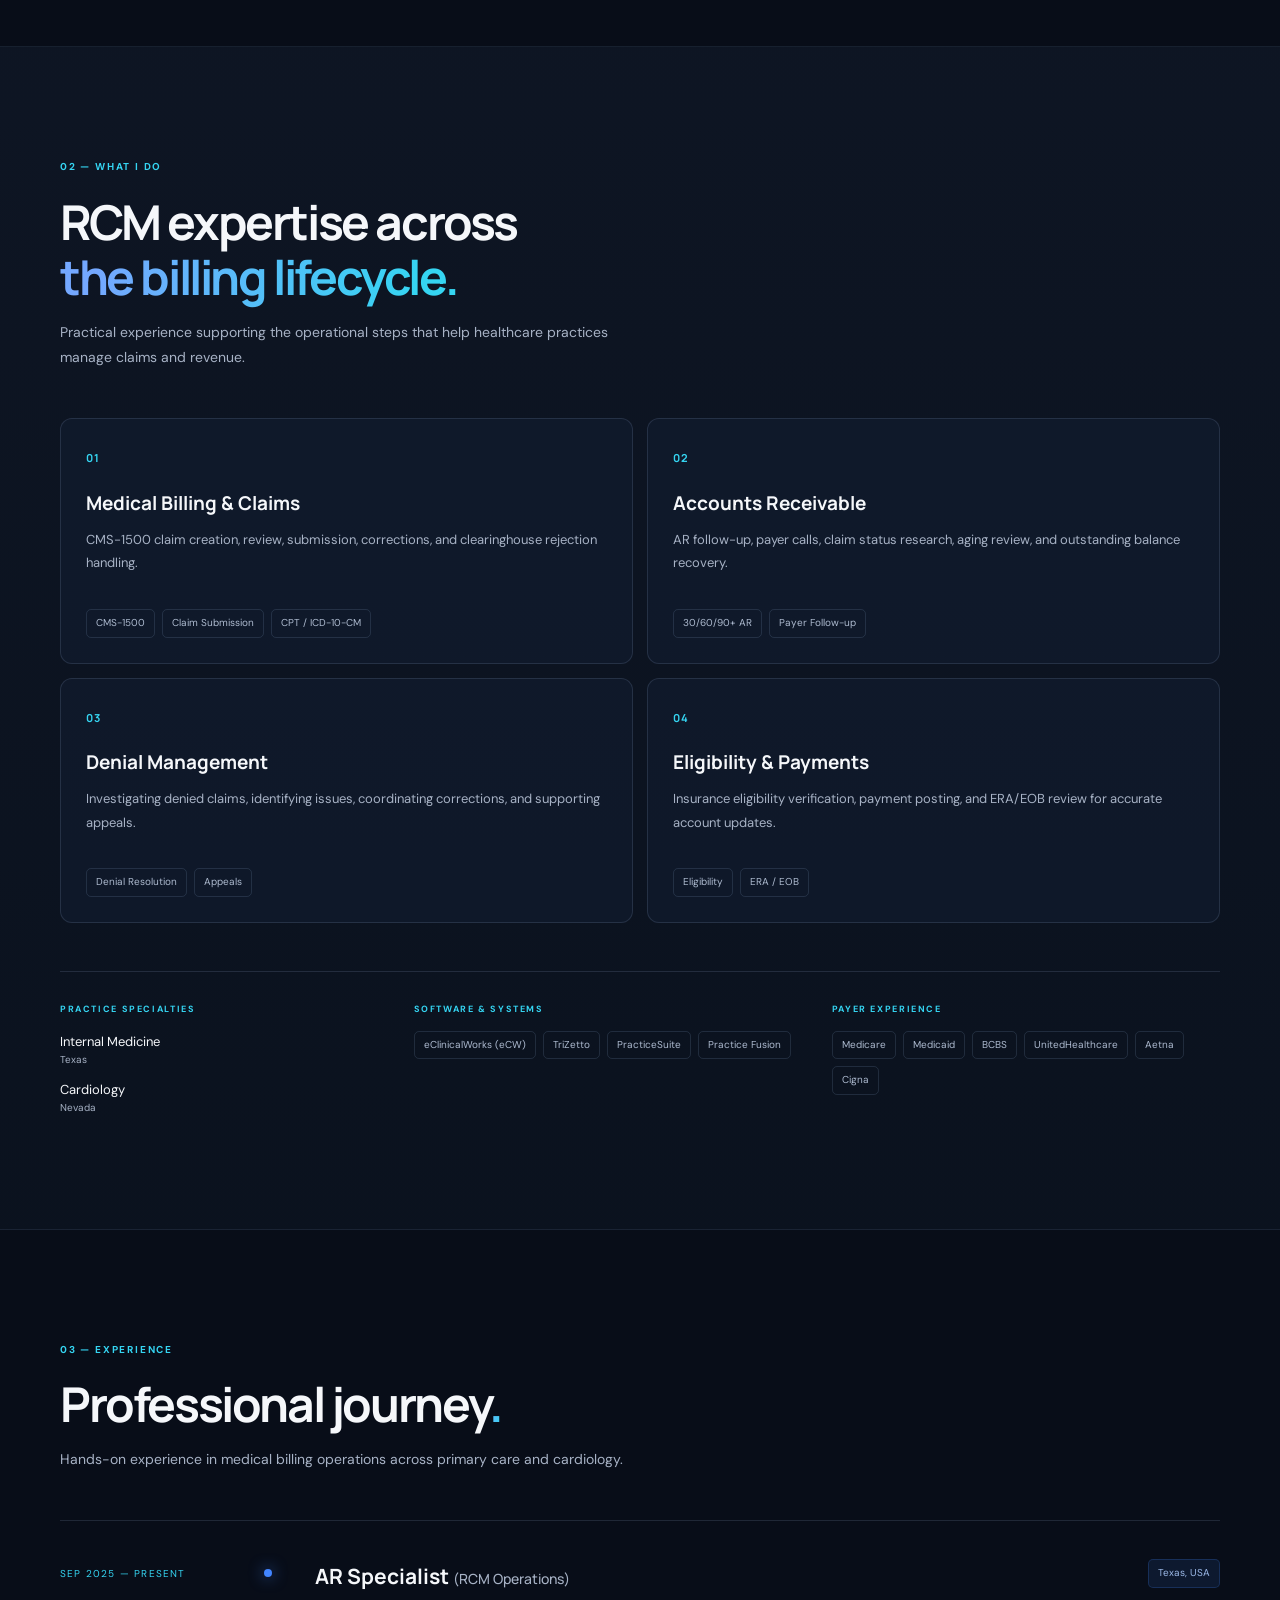
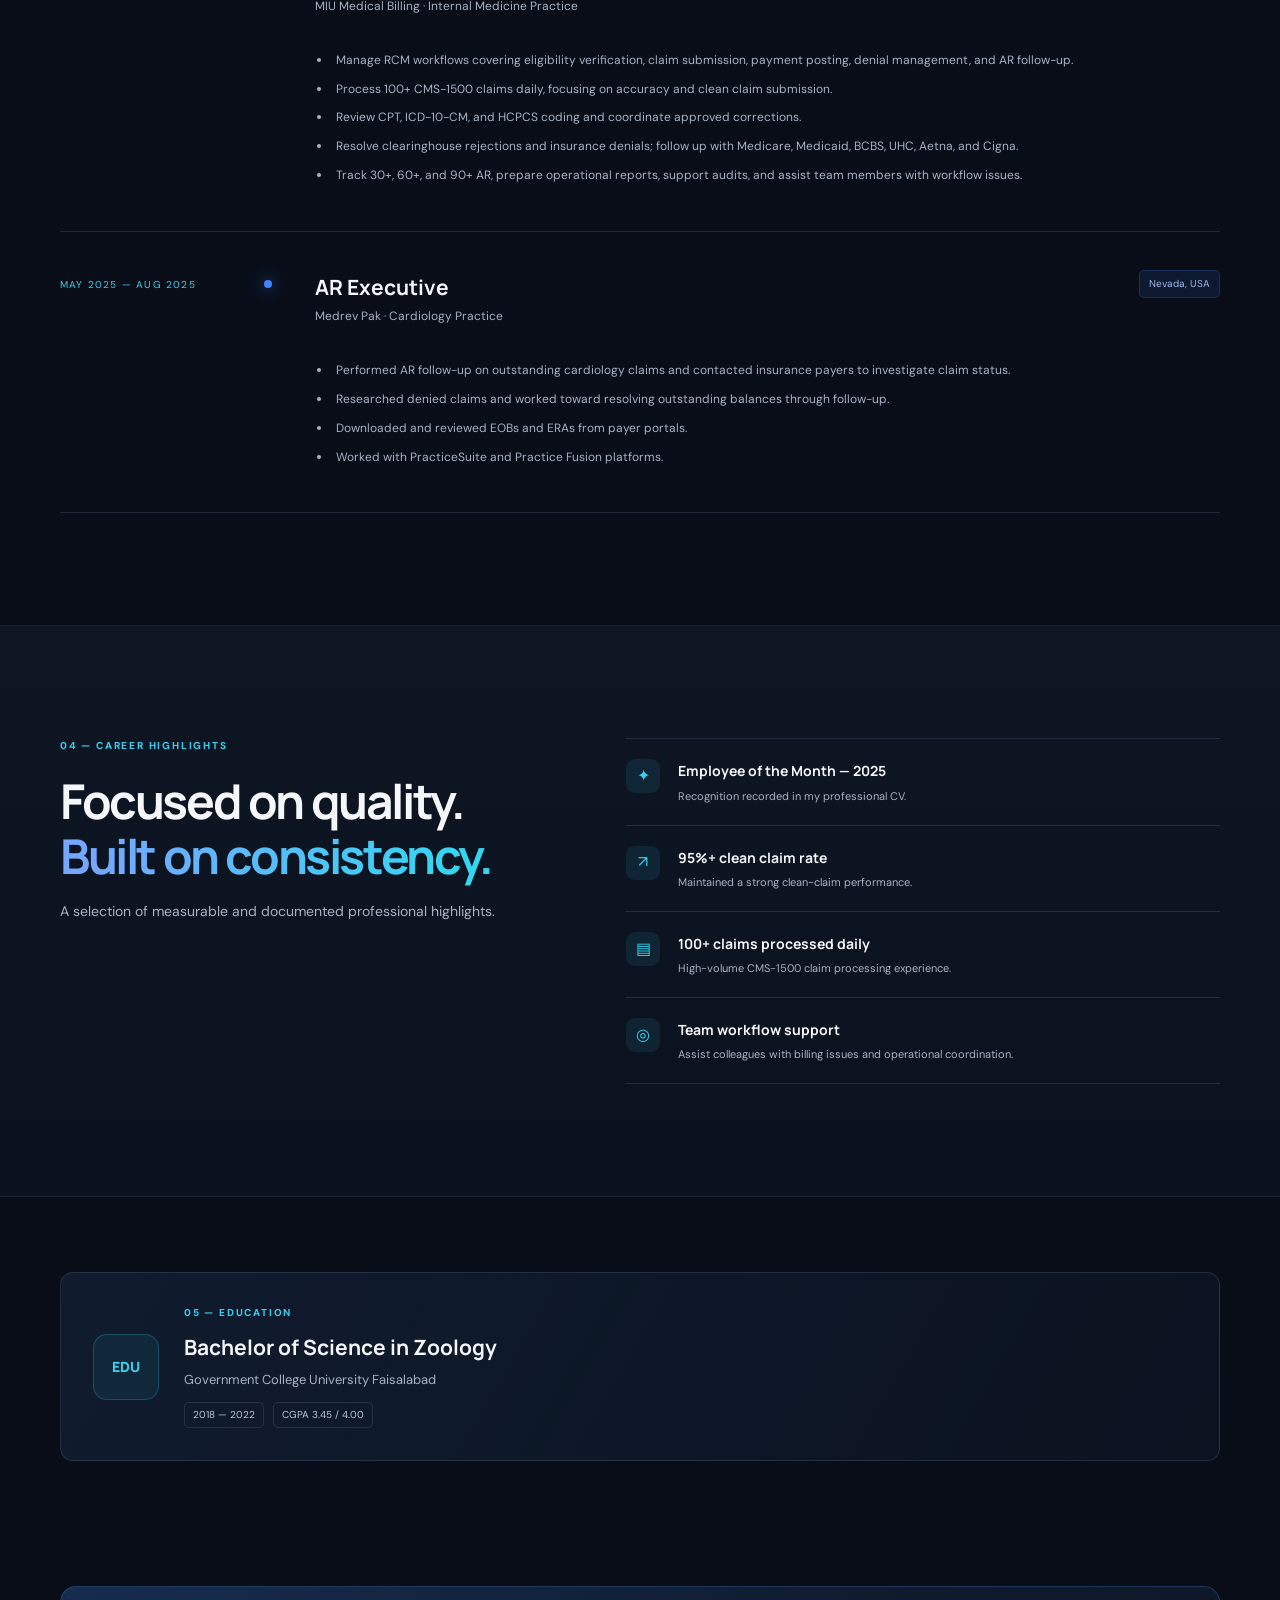
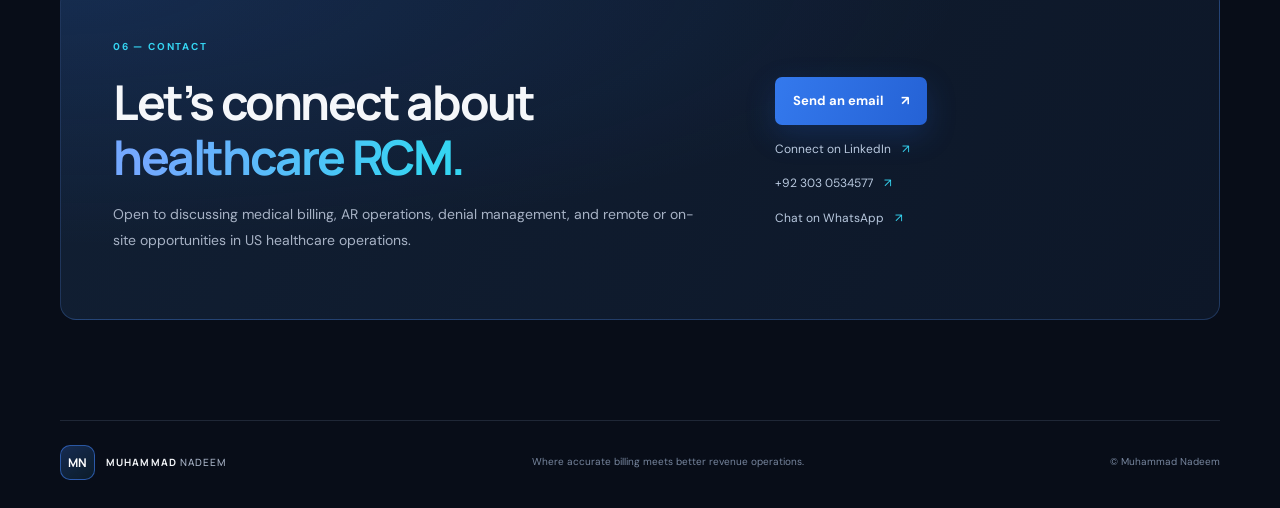
==== commit 0da56b0a: "Add files via upload" ====
--- a/index.html
+++ b/index.html
@@ -42,7 +42,7 @@
         <div class="hero-actions">
           <a class="button button-primary" href="#experience">Explore my experience <span>↗</span></a>
           <a class="button button-quiet" href="#contact">Get in touch</a>
-          <a class="button button-whatsapp" href="https://wa.me/923030535477?text=Hello%20Muhammad%2C%20I%20am%20interested%20in%20your%20medical%20billing%20services." target="_blank" rel="noopener noreferrer">WhatsApp me <span>↗</span></a>
+          <a class="button button-whatsapp" href="https://wa.me/923030534577?text=Hello%20Muhammad%2C%20I%20am%20interested%20in%20your%20medical%20billing%20services." target="_blank" rel="noopener noreferrer">WhatsApp me <span>↗</span></a>
         </div>
         <div class="social-links">
           <a href="https://www.linkedin.com/in/muhammad-nadeem-297510421/" target="_blank" rel="noopener noreferrer">LinkedIn <span>↗</span></a>
@@ -140,13 +140,13 @@
 
     <section class="section shell contact-section" id="contact">
       <div class="contact-card"><div><p class="eyebrow">06 — CONTACT</p><h2>Let’s connect about<br><span>healthcare RCM.</span></h2><p class="section-subtitle">Open to discussing medical billing, AR operations, denial management, and remote or on-site opportunities in US healthcare operations.</p></div>
-        <div class="contact-actions"><a class="button button-primary" href="mailto:nadeemscientist44@gmail.com" data-email-link>Send an email <span>↗</span></a><a class="contact-link" href="https://www.linkedin.com/in/muhammad-nadeem-297510421/" target="_blank" rel="noopener noreferrer">Connect on LinkedIn <span>↗</span></a><a class="contact-link" href="tel:+923030535477" data-phone-link>+92 303 0535477 <span>↗</span></a><a class="contact-link" href="https://wa.me/923030535477?text=Hello%20Muhammad%2C%20I%20am%20interested%20in%20your%20medical%20billing%20services." target="_blank" rel="noopener noreferrer">Chat on WhatsApp <span>↗</span></a></div>
+        <div class="contact-actions"><a class="button button-primary" href="mailto:nadeemscientist44@gmail.com" data-email-link>Send an email <span>↗</span></a><a class="contact-link" href="https://www.linkedin.com/in/muhammad-nadeem-297510421/" target="_blank" rel="noopener noreferrer">Connect on LinkedIn <span>↗</span></a><a class="contact-link" href="tel:+923030534577" data-phone-link>+92 303 0534577 <span>↗</span></a><a class="contact-link" href="https://wa.me/923030534577?text=Hello%20Muhammad%2C%20I%20am%20interested%20in%20your%20medical%20billing%20services." target="_blank" rel="noopener noreferrer">Chat on WhatsApp <span>↗</span></a></div>
       </div>
     </section>
   </main>
 
   <footer class="footer shell"><a class="brand" href="#home"><span class="brand-mark">MN</span><span>MUHAMMAD <b>NADEEM</b></span></a><p>Where accurate billing meets better revenue operations.</p><span>© <span id="year"></span> Muhammad Nadeem</span></footer>
-<a class="whatsapp-float" href="https://wa.me/923030535477?text=Hello%20Muhammad%2C%20I%20am%20interested%20in%20your%20medical%20billing%20services." target="_blank" rel="noopener noreferrer" aria-label="Contact Muhammad Nadeem on WhatsApp">
+<a class="whatsapp-float" href="https://wa.me/923030534577?text=Hello%20Muhammad%2C%20I%20am%20interested%20in%20your%20medical%20billing%20services." target="_blank" rel="noopener noreferrer" aria-label="Contact Muhammad Nadeem on WhatsApp">
     <svg viewBox="0 0 32 32" aria-hidden="true"><path fill="currentColor" d="M19.11 17.21c-.27-.14-1.6-.79-1.85-.88-.25-.09-.43-.14-.61.14-.18.27-.7.88-.86 1.06-.16.18-.32.2-.59.07-.27-.14-1.14-.42-2.17-1.34-.8-.71-1.34-1.59-1.5-1.86-.16-.27-.02-.42.12-.56.12-.12.27-.32.41-.48.14-.16.18-.27.27-.45.09-.18.05-.34-.02-.48-.07-.14-.61-1.47-.84-2.01-.22-.53-.45-.46-.61-.47h-.52c-.18 0-.48.07-.73.34-.25.27-.96.93-.96 2.27s.98 2.63 1.12 2.81c.14.18 1.92 2.93 4.65 4.11.65.28 1.16.45 1.56.58.65.21 1.24.18 1.71.11.52-.08 1.6-.65 1.83-1.28.23-.63.23-1.17.16-1.28-.07-.11-.25-.18-.52-.32z"/><path fill="currentColor" d="M16.02 3.2C8.96 3.2 3.22 8.94 3.22 16c0 2.25.59 4.45 1.72 6.39L3.1 28.8l6.56-1.72a12.75 12.75 0 0 0 6.36 1.68h.01c7.06 0 12.8-5.74 12.8-12.8 0-3.42-1.33-6.63-3.75-9.05a12.72 12.72 0 0 0-9.06-3.71zm0 23.4h-.01a10.6 10.6 0 0 1-5.4-1.48l-.39-.23-3.89 1.02 1.04-3.79-.25-.39A10.58 10.58 0 0 1 5.5 16c0-5.8 4.72-10.52 10.53-10.52 2.81 0 5.45 1.1 7.44 3.09a10.45 10.45 0 0 1 3.08 7.44c0 5.8-4.72 10.53-10.53 10.53z"/></svg>
   </a>
 </body>
